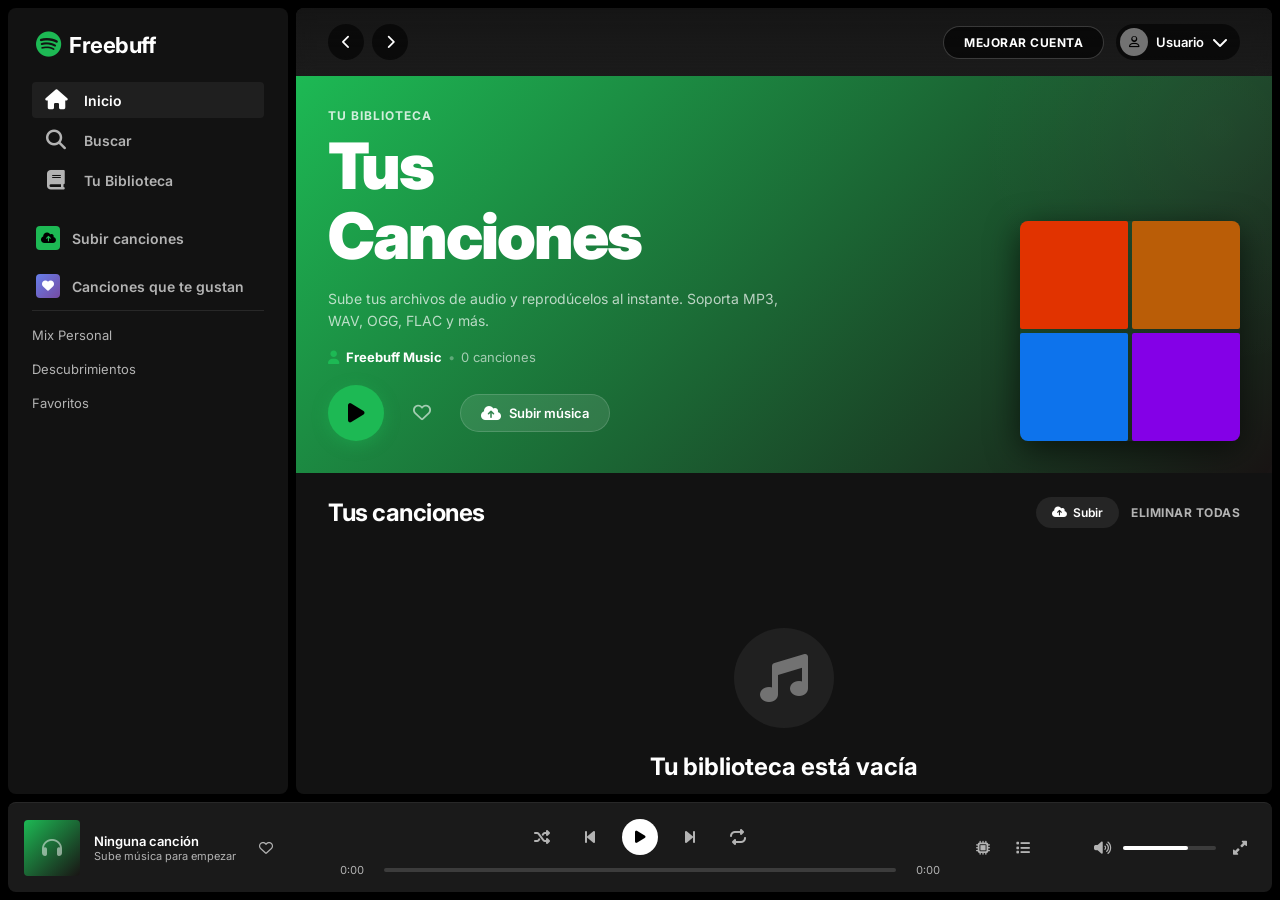
==== index.html @ 4247cd55 "Initial commit: Spotify-like music player with local audio upload, IndexedDB persistence, and custom" ====
<!DOCTYPE html>
<html lang="es">
<head>
  <meta charset="UTF-8" />
  <meta name="viewport" content="width=device-width, initial-scale=1.0" />
  <title>Freebuff Music</title>
  <link rel="stylesheet" href="styles.css" />
  <link rel="icon" href="data:image/svg+xml,<svg xmlns='http://www.w3.org/2000/svg' viewBox='0 0 32 32'><circle cx='16' cy='16' r='14' fill='%231DB954'/></svg>" />
  <link href="https://fonts.googleapis.com/css2?family=Inter:wght@300;400;500;600;700;800;900&display=swap" rel="stylesheet" />
  <link rel="stylesheet" href="https://cdnjs.cloudflare.com/ajax/libs/font-awesome/6.5.0/css/all.min.css" />
</head>
<body>
  <div class="app-container">
    <!-- ============ SIDEBAR ============ -->
    <aside class="sidebar">
      <div class="sidebar-top">
        <div class="logo">
          <i class="fa-brands fa-spotify logo-icon"></i>
          <span class="logo-text">Freebuff</span>
        </div>
        <nav class="main-nav">
          <a href="#" class="nav-item active">
            <i class="fa-solid fa-house"></i>
            <span>Inicio</span>
          </a>
          <a href="#" class="nav-item">
            <i class="fa-solid fa-magnifying-glass"></i>
            <span>Buscar</span>
          </a>
          <a href="#" class="nav-item">
            <i class="fa-solid fa-book"></i>
            <span>Tu Biblioteca</span>
          </a>
        </nav>
        <div class="playlist-actions">
          <button class="upload-btn" id="uploadBtn">
            <i class="fa-solid fa-cloud-arrow-up"></i>
            Subir canciones
          </button>
          <button class="liked-songs-btn">
            <i class="fa-solid fa-heart"></i>
            Canciones que te gustan
          </button>
        </div>
      </div>
      <div class="sidebar-divider"></div>
      <div class="sidebar-playlists" id="sidebarPlaylists">
        <a href="#" class="playlist-link">Mix Personal</a>
        <a href="#" class="playlist-link">Descubrimientos</a>
        <a href="#" class="playlist-link">Favoritos</a>
      </div>
    </aside>

    <!-- ============ MAIN CONTENT ============ -->
    <main class="main-content">
      <!-- Top Bar -->
      <header class="top-bar">
        <div class="nav-buttons">
          <button class="nav-btn" id="prevBtn">
            <i class="fa-solid fa-chevron-left"></i>
          </button>
          <button class="nav-btn" id="nextBtn">
            <i class="fa-solid fa-chevron-right"></i>
          </button>
        </div>
        <div class="user-area">
          <button class="upgrade-btn">Mejorar cuenta</button>
          <div class="user-profile" id="userProfile">
            <div class="user-avatar">
              <i class="fa-regular fa-user"></i>
            </div>
            <span class="user-name">Usuario</span>
            <i class="fa-solid fa-chevron-down"></i>
          </div>
        </div>
      </header>

      <!-- Hero Banner (dynamic) -->
      <section class="hero-banner" id="heroBanner">
        <div class="hero-content">
          <div class="hero-text">
            <span class="hero-label">TU BIBLIOTECA</span>
            <h1 class="hero-title" id="heroTitle">Tus<br/>Canciones</h1>
            <p class="hero-desc" id="heroDesc">Sube tus archivos de audio y reprodúcelos al instante. Soporta MP3, WAV, OGG, FLAC y más.</p>
            <div class="hero-meta" id="heroMeta">
              <span class="hero-user">
                <i class="fa-solid fa-user"></i> Freebuff Music
              </span>
              <span class="hero-sep">•</span>
              <span id="heroSongCount">0 canciones</span>
            </div>
            <div class="hero-actions">
              <button class="play-btn-primary" id="heroPlayBtn" aria-label="Reproducir">
                <i class="fa-solid fa-play"></i>
              </button>
              <button class="fav-btn" aria-label="Favorito">
                <i class="fa-regular fa-heart"></i>
              </button>
              <button class="upload-hero-btn" id="uploadHeroBtn" aria-label="Subir canciones">
                <i class="fa-solid fa-cloud-arrow-up"></i>
                <span>Subir música</span>
              </button>
            </div>
          </div>
          <div class="hero-art">
            <div class="hero-cover" id="heroCover">
              <div class="cover-shape cover-1"></div>
              <div class="cover-shape cover-2"></div>
              <div class="cover-shape cover-3"></div>
              <div class="cover-shape cover-4"></div>
            </div>
          </div>
        </div>
      </section>

      <!-- Upload Drop Zone -->
      <div class="drop-zone" id="dropZone">
        <div class="drop-zone-content">
          <i class="fa-solid fa-cloud-arrow-up drop-zone-icon"></i>
          <h3 class="drop-zone-title">Suelta tus archivos aquí</h3>
          <p class="drop-zone-desc">MP3, WAV, OGG, FLAC, AAC, M4A</p>
        </div>
      </div>

      <!-- Your Songs Section -->
      <section class="section" id="librarySection">
        <div class="section-header">
          <h2 class="section-title">Tus canciones</h2>
          <div class="section-actions">
            <button class="upload-action-btn" id="uploadActionBtn">
              <i class="fa-solid fa-cloud-arrow-up"></i>
              Subir
            </button>
            <a href="#" class="show-all" id="clearAllBtn">Eliminar todas</a>
          </div>
        </div>
        
        <!-- Empty State (visible when no songs) -->
        <div class="empty-state" id="emptyState">
          <div class="empty-state-icon">
            <i class="fa-solid fa-music"></i>
          </div>
          <h3 class="empty-state-title">Tu biblioteca está vacía</h3>
          <p class="empty-state-desc">Sube tus archivos de audio para empezar a escuchar música. Arrastra y suelta archivos aquí o haz clic en el botón de subir.</p>
          <button class="empty-state-btn" id="emptyStateBtn">
            <i class="fa-solid fa-cloud-arrow-up"></i>
            Subir canciones
          </button>
        </div>
        
        <!-- Song Grid (populated by JS) -->
        <div class="songs-grid" id="songsGrid"></div>
      </section>

      <!-- Footer -->
      <div class="content-footer">
        <div class="footer-links">
          <div class="footer-col">
            <h4>Compañía</h4>
            <a href="#">Acerca de</a>
            <a href="#">Empleo</a>
            <a href="#">For the Record</a>
          </div>
          <div class="footer-col">
            <h4>Comunidades</h4>
            <a href="#">Para artistas</a>
            <a href="#">Desarrolladores</a>
            <a href="#">Publicidad</a>
            <a href="#">Inversores</a>
          </div>
          <div class="footer-col">
            <h4>Enlaces útiles</h4>
            <a href="#">Ayuda</a>
            <a href="#">App gratis</a>
          </div>
          <div class="footer-col footer-social">
            <a href="#" class="social-link"><i class="fa-brands fa-instagram"></i></a>
            <a href="#" class="social-link"><i class="fa-brands fa-twitter"></i></a>
            <a href="#" class="social-link"><i class="fa-brands fa-tiktok"></i></a>
          </div>
        </div>
        <div class="footer-divider"></div>
        <p class="footer-legal">© 2024 Freebuff Music AB</p>
      </div>
    </main>

    <!-- ============ PLAYER BAR ============ -->
    <footer class="player-bar">
      <div class="player-left">
        <div class="now-playing-cover" id="nowPlayingCover" style="background: linear-gradient(135deg, #1DB954, #191414)">
          <i class="fa-solid fa-headphones"></i>
        </div>
        <div class="now-playing-info">
          <p class="now-playing-title" id="nowPlayingTitle">Ninguna canción</p>
          <p class="now-playing-artist" id="nowPlayingArtist">Sube música para empezar</p>
        </div>
        <button class="player-action-btn like-btn">
          <i class="fa-regular fa-heart"></i>
        </button>
      </div>
      <div class="player-center">
        <div class="player-controls">
          <button class="control-btn" id="shuffleBtn"><i class="fa-solid fa-shuffle"></i></button>
          <button class="control-btn" id="prevBtnPlayer"><i class="fa-solid fa-backward-step"></i></button>
          <button class="control-btn play-control" id="mainPlayBtn">
            <i class="fa-solid fa-play"></i>
          </button>
          <button class="control-btn" id="nextBtnPlayer"><i class="fa-solid fa-forward-step"></i></button>
          <button class="control-btn" id="repeatBtn"><i class="fa-solid fa-repeat"></i></button>
        </div>
        <div class="progress-bar-container">
          <span class="progress-time" id="currentTime">0:00</span>
          <div class="progress-bar" id="progressBar">
            <div class="progress-fill" id="progressFill" style="width: 0%"></div>
            <div class="progress-thumb" id="progressThumb"></div>
          </div>
          <span class="progress-time" id="totalTime">0:00</span>
        </div>
      </div>
      <div class="player-right">
        <button class="player-action-btn"><i class="fa-solid fa-microchip"></i></button>
        <button class="player-action-btn"><i class="fa-solid fa-list"></i></button>
        <button class="player-action-btn"><i class="fa-solid fa-computer-speaker"></i></button>
        <div class="volume-container">
          <button class="player-action-btn" id="muteBtn">
            <i class="fa-solid fa-volume-high"></i>
          </button>
          <div class="volume-bar" id="volumeBar">
            <div class="volume-fill" id="volumeFill" style="width: 70%"></div>
            <div class="volume-thumb" id="volumeThumb"></div>
          </div>
        </div>
        <button class="player-action-btn fullscreen-btn"><i class="fa-solid fa-up-right-and-down-left-from-center"></i></button>
      </div>
    </footer>
  </div>

  <!-- Hidden file inputs -->
  <input type="file" id="fileInput" multiple accept="audio/*" style="display:none" />
  <input type="file" id="coverInput" accept="image/*" style="display:none" />

  <script src="app.js"></script>
</body>
</html>
---- styles.css ----
/* ===== RESET & BASE ===== */
*, *::before, *::after {
  margin: 0;
  padding: 0;
  box-sizing: border-box;
}

:root {
  --bg-primary: #000000;
  --bg-secondary: #121212;
  --bg-card: #181818;
  --bg-card-hover: #282828;
  --bg-elevated: #1a1a1a;
  --bg-highlight: #1f1f1f;
  --text-primary: #ffffff;
  --text-secondary: #b3b3b3;
  --text-tertiary: #727272;
  --accent: #1DB954;
  --accent-hover: #1ed760;
  --accent-dark: #169c46;
  --border-color: #282828;
  --player-height: 90px;
  --sidebar-width: 280px;
  --shadow-card: 0 4px 24px rgba(0, 0, 0, 0.5);
  --shadow-elevated: 0 8px 32px rgba(0, 0, 0, 0.6);
  --radius-sm: 4px;
  --radius-md: 8px;
  --radius-lg: 12px;
  --radius-xl: 16px;
  --radius-full: 9999px;
  --transition: all 0.2s cubic-bezier(0.4, 0, 0.2, 1);
  --transition-slow: all 0.3s cubic-bezier(0.4, 0, 0.2, 1);
}

html, body {
  height: 100%;
  overflow: hidden;
  font-family: 'Inter', -apple-system, BlinkMacSystemFont, 'Segoe UI', Roboto, sans-serif;
  background: var(--bg-primary);
  color: var(--text-primary);
  -webkit-font-smoothing: antialiased;
  -moz-osx-font-smoothing: grayscale;
}

a {
  text-decoration: none;
  color: inherit;
}

button {
  border: none;
  background: none;
  cursor: pointer;
  color: inherit;
  font-family: inherit;
}

/* ===== APP LAYOUT ===== */
.app-container {
  display: grid;
  grid-template-columns: var(--sidebar-width) 1fr;
  grid-template-rows: 1fr var(--player-height);
  height: 100vh;
  overflow: hidden;
  gap: 8px;
  padding: 8px;
  background: var(--bg-primary);
}

/* ===== SIDEBAR ===== */
.sidebar {
  grid-row: 1 / 2;
  background: var(--bg-secondary);
  border-radius: var(--radius-md);
  display: flex;
  flex-direction: column;
  overflow: hidden;
  padding: 24px 0 0;
}

.sidebar-top {
  padding: 0 24px;
  flex-shrink: 0;
}

.logo {
  display: flex;
  align-items: center;
  gap: 8px;
  margin-bottom: 24px;
  padding: 0 4px;
}

.logo-icon {
  font-size: 26px;
  color: var(--accent);
}

.logo-text {
  font-size: 22px;
  font-weight: 700;
  letter-spacing: -0.5px;
}

.main-nav {
  display: flex;
  flex-direction: column;
  gap: 4px;
  margin-bottom: 24px;
}

.nav-item {
  display: flex;
  align-items: center;
  gap: 16px;
  padding: 8px 12px;
  border-radius: var(--radius-sm);
  font-size: 14px;
  font-weight: 600;
  color: var(--text-secondary);
  transition: var(--transition);
}

.nav-item i {
  font-size: 20px;
  width: 24px;
  text-align: center;
}

.nav-item:hover {
  color: var(--text-primary);
}

.nav-item.active {
  color: var(--text-primary);
  background: var(--bg-highlight);
}

.playlist-actions {
  display: flex;
  flex-direction: column;
  gap: 16px;
}

.liked-songs-btn {
  display: flex;
  align-items: center;
  gap: 12px;
  padding: 4px;
  font-size: 14px;
  font-weight: 600;
  color: var(--text-secondary);
  transition: var(--transition);
}

.liked-songs-btn:hover {
  color: var(--text-primary);
}

.liked-songs-btn i {
  width: 24px;
  height: 24px;
  background: linear-gradient(135deg, #667eea, #764ba2);
  border-radius: var(--radius-sm);
  display: flex;
  align-items: center;
  justify-content: center;
  font-size: 12px;
  color: #fff;
}

.sidebar-divider {
  height: 1px;
  background: var(--border-color);
  margin: 8px 24px;
  flex-shrink: 0;
}

.sidebar-playlists {
  flex: 1;
  overflow-y: auto;
  padding: 0 24px 16px;
  display: flex;
  flex-direction: column;
  gap: 2px;
}

.sidebar-playlists::-webkit-scrollbar {
  width: 6px;
}

.sidebar-playlists::-webkit-scrollbar-track {
  background: transparent;
}

.sidebar-playlists::-webkit-scrollbar-thumb {
  background: rgba(255, 255, 255, 0.1);
  border-radius: 3px;
}

.sidebar-playlists::-webkit-scrollbar-thumb:hover {
  background: rgba(255, 255, 255, 0.2);
}

.playlist-link {
  font-size: 13px;
  color: var(--text-secondary);
  padding: 8px 0;
  transition: var(--transition);
  white-space: nowrap;
  overflow: hidden;
  text-overflow: ellipsis;
}

.playlist-link:hover {
  color: var(--text-primary);
}

/* ===== MAIN CONTENT ===== */
.main-content {
  grid-row: 1 / 2;
  background: linear-gradient(180deg, #1e1e1e 0%, var(--bg-secondary) 300px);
  border-radius: var(--radius-md);
  overflow-y: auto;
  overflow-x: hidden;
  position: relative;
}

.main-content::-webkit-scrollbar {
  width: 10px;
}

.main-content::-webkit-scrollbar-track {
  background: transparent;
}

.main-content::-webkit-scrollbar-thumb {
  background: rgba(255, 255, 255, 0.15);
  border-radius: 5px;
}

.main-content::-webkit-scrollbar-thumb:hover {
  background: rgba(255, 255, 255, 0.25);
}

/* ===== TOP BAR ===== */
.top-bar {
  display: flex;
  align-items: center;
  justify-content: space-between;
  padding: 16px 32px;
  position: sticky;
  top: 0;
  z-index: 10;
  background: linear-gradient(180deg, rgba(18, 18, 18, 0.75) 0%, transparent 100%);
  backdrop-filter: blur(8px);
}

.nav-buttons {
  display: flex;
  gap: 8px;
}

.nav-btn {
  width: 36px;
  height: 36px;
  border-radius: 50%;
  background: rgba(0, 0, 0, 0.6);
  display: flex;
  align-items: center;
  justify-content: center;
  font-size: 14px;
  color: var(--text-primary);
  transition: var(--transition);
}

.nav-btn:hover {
  transform: scale(1.04);
  background: rgba(0, 0, 0, 0.8);
}

.user-area {
  display: flex;
  align-items: center;
  gap: 12px;
}

.upgrade-btn {
  padding: 8px 20px;
  border-radius: var(--radius-full);
  background: rgba(0, 0, 0, 0.6);
  border: 1px solid rgba(255, 255, 255, 0.2);
  color: var(--text-primary);
  font-size: 12px;
  font-weight: 700;
  letter-spacing: 0.5px;
  text-transform: uppercase;
  transition: var(--transition);
}

.upgrade-btn:hover {
  border-color: var(--text-primary);
  transform: scale(1.02);
}

.user-profile {
  display: flex;
  align-items: center;
  gap: 8px;
  padding: 4px 12px 4px 4px;
  background: rgba(0, 0, 0, 0.6);
  border-radius: var(--radius-full);
  cursor: pointer;
  transition: var(--transition);
}

.user-profile:hover {
  background: var(--bg-highlight);
}

.user-avatar {
  width: 28px;
  height: 28px;
  border-radius: 50%;
  background: var(--text-tertiary);
  display: flex;
  align-items: center;
  justify-content: center;
  font-size: 12px;
  color: var(--bg-primary);
}

.user-name {
  font-size: 13px;
  font-weight: 600;
}

/* ===== HERO BANNER ===== */
.hero-banner {
  padding: 32px;
  background: linear-gradient(135deg, #1DB954 0%, #191414 100%);
  border-radius: 0;
  margin-bottom: 24px;
  position: relative;
  overflow: hidden;
}

.hero-banner::before {
  content: '';
  position: absolute;
  top: -50%;
  right: -20%;
  width: 500px;
  height: 500px;
  background: radial-gradient(circle, rgba(255,255,255,0.03) 0%, transparent 70%);
  border-radius: 50%;
}

.hero-content {
  display: flex;
  align-items: flex-end;
  gap: 32px;
  position: relative;
  z-index: 1;
}

.hero-text {
  flex: 1;
}

.hero-label {
  font-size: 12px;
  font-weight: 700;
  letter-spacing: 1px;
  color: rgba(255, 255, 255, 0.8);
  margin-bottom: 8px;
  display: block;
}

.hero-title {
  font-size: 4rem;
  font-weight: 900;
  line-height: 1.1;
  margin-bottom: 16px;
  letter-spacing: -2px;
}

.hero-desc {
  color: rgba(255, 255, 255, 0.7);
  font-size: 14px;
  line-height: 1.6;
  max-width: 480px;
  margin-bottom: 16px;
}

.hero-meta {
  display: flex;
  align-items: center;
  gap: 6px;
  font-size: 13px;
  color: rgba(255, 255, 255, 0.6);
  margin-bottom: 20px;
}

.hero-user {
  font-weight: 700;
  color: var(--text-primary);
}

.hero-user i {
  color: var(--accent);
  margin-right: 4px;
}

.hero-sep {
  color: rgba(255, 255, 255, 0.3);
}

.hero-actions {
  display: flex;
  align-items: center;
  gap: 20px;
}

.play-btn-primary {
  width: 56px;
  height: 56px;
  border-radius: 50%;
  background: var(--accent);
  color: var(--bg-primary);
  display: flex;
  align-items: center;
  justify-content: center;
  font-size: 22px;
  transition: var(--transition);
  box-shadow: 0 4px 16px rgba(29, 185, 84, 0.4);
}

.play-btn-primary:hover {
  background: var(--accent-hover);
  transform: scale(1.06);
  box-shadow: 0 6px 24px rgba(29, 185, 84, 0.5);
}

.fav-btn,
.more-btn {
  width: 36px;
  height: 36px;
  border-radius: 50%;
  display: flex;
  align-items: center;
  justify-content: center;
  font-size: 18px;
  color: rgba(255, 255, 255, 0.6);
  transition: var(--transition);
}

.fav-btn:hover,
.more-btn:hover {
  color: var(--text-primary);
  transform: scale(1.06);
}

.hero-art {
  flex-shrink: 0;
}

.hero-cover {
  width: 220px;
  height: 220px;
  display: grid;
  grid-template-columns: 1fr 1fr;
  grid-template-rows: 1fr 1fr;
  gap: 4px;
  border-radius: var(--radius-md);
  overflow: hidden;
  box-shadow: var(--shadow-elevated);
}

.cover-shape {
  border-radius: 2px;
}

.cover-1 { background: #E13300; }
.cover-2 { background: #BA5D07; }
.cover-3 { background: #0D73EC; }
.cover-4 { background: #8400E7; }

/* ===== SECTIONS ===== */
.section {
  padding: 0 32px;
  margin-bottom: 40px;
}

.section-header {
  display: flex;
  align-items: center;
  justify-content: space-between;
  margin-bottom: 20px;
}

.section-title {
  font-size: 24px;
  font-weight: 700;
  letter-spacing: -0.5px;
}

.show-all {
  font-size: 12px;
  font-weight: 700;
  color: var(--text-secondary);
  text-transform: uppercase;
  letter-spacing: 0.5px;
  transition: var(--transition);
}

.show-all:hover {
  color: var(--text-primary);
}

/* ===== FOOTER CONTENT ===== */
.content-footer {
  padding: 40px 32px 80px;
  background: transparent;
}

.footer-links {
  display: grid;
  grid-template-columns: 3fr 3fr 2fr 4fr;
  gap: 24px;
  margin-bottom: 40px;
}

.footer-col h4 {
  font-size: 14px;
  font-weight: 700;
  margin-bottom: 16px;
  color: var(--text-primary);
}

.footer-col a {
  display: block;
  font-size: 14px;
  color: var(--text-secondary);
  margin-bottom: 12px;
  transition: var(--transition);
}

.footer-col a:hover {
  color: var(--text-primary);
}

.footer-social {
  display: flex;
  gap: 16px;
  justify-content: flex-end;
}

.social-link {
  width: 40px;
  height: 40px;
  border-radius: 50%;
  background: var(--bg-highlight);
  display: flex !important;
  align-items: center;
  justify-content: center;
  font-size: 18px;
  color: var(--text-primary) !important;
  transition: var(--transition);
  margin-bottom: 0 !important;
}

.social-link:hover {
  background: var(--bg-card-hover);
  transform: scale(1.06);
}

.footer-divider {
  height: 1px;
  background: var(--border-color);
  margin-bottom: 16px;
}

.footer-legal {
  font-size: 13px;
  color: var(--text-tertiary);
}

/* ===== PLAYER BAR ===== */
.player-bar {
  grid-column: 1 / -1;
  grid-row: 2 / 3;
  background: var(--bg-elevated);
  border-radius: var(--radius-md);
  display: flex;
  align-items: center;
  justify-content: space-between;
  padding: 0 16px;
  gap: 16px;
  border-top: 1px solid var(--border-color);
  z-index: 20;
}

/* Player Left */
.player-left {
  display: flex;
  align-items: center;
  gap: 14px;
  min-width: 200px;
  max-width: 300px;
  flex: 1;
}

.now-playing-cover {
  width: 56px;
  height: 56px;
  border-radius: var(--radius-sm);
  display: flex;
  align-items: center;
  justify-content: center;
  font-size: 20px;
  color: rgba(255, 255, 255, 0.5);
  flex-shrink: 0;
}

.now-playing-info {
  min-width: 0;
}

.now-playing-title {
  font-size: 13px;
  font-weight: 600;
  white-space: nowrap;
  overflow: hidden;
  text-overflow: ellipsis;
}

.now-playing-artist {
  font-size: 11px;
  color: var(--text-secondary);
  white-space: nowrap;
  overflow: hidden;
  text-overflow: ellipsis;
}

.like-btn {
  color: var(--text-secondary);
  font-size: 16px;
  transition: var(--transition);
}

.like-btn:hover {
  color: var(--text-primary);
}

.like-btn.liked {
  color: var(--accent);
}

/* Player Center */
.player-center {
  display: flex;
  flex-direction: column;
  align-items: center;
  gap: 8px;
  flex: 2;
  max-width: 600px;
}

.player-controls {
  display: flex;
  align-items: center;
  gap: 16px;
}

.control-btn {
  font-size: 16px;
  color: var(--text-secondary);
  transition: var(--transition);
  width: 32px;
  height: 32px;
  display: flex;
  align-items: center;
  justify-content: center;
  border-radius: 50%;
}

.control-btn:hover {
  color: var(--text-primary);
}

.play-control {
  width: 36px;
  height: 36px;
  background: var(--text-primary);
  color: var(--bg-primary) !important;
  font-size: 14px;
}

.play-control:hover {
  transform: scale(1.06);
  color: var(--bg-primary) !important;
  background: var(--text-primary);
}

.progress-bar-container {
  display: flex;
  align-items: center;
  gap: 8px;
  width: 100%;
}

.progress-time {
  font-size: 11px;
  color: var(--text-secondary);
  font-variant-numeric: tabular-nums;
  min-width: 36px;
}

.progress-time:last-child {
  text-align: right;
}

.progress-bar,
.volume-bar {
  flex: 1;
  height: 4px;
  background: rgba(255, 255, 255, 0.15);
  border-radius: 2px;
  cursor: pointer;
  position: relative;
  transition: height 0.1s;
}

.progress-bar:hover,
.volume-bar:hover {
  height: 6px;
}

.progress-fill,
.volume-fill {
  height: 100%;
  background: var(--text-primary);
  border-radius: 2px;
  position: relative;
  transition: background 0.2s;
}

.progress-bar:hover .progress-fill,
.volume-bar:hover .volume-fill {
  background: var(--accent);
}

.progress-thumb,
.volume-thumb {
  position: absolute;
  right: -6px;
  top: 50%;
  transform: translateY(-50%);
  width: 12px;
  height: 12px;
  border-radius: 50%;
  background: var(--text-primary);
  opacity: 0;
  transition: opacity 0.15s;
  box-shadow: 0 2px 6px rgba(0, 0, 0, 0.4);
}

.progress-bar:hover .progress-thumb,
.volume-bar:hover .volume-thumb {
  opacity: 1;
}

/* Player Right */
.player-right {
  display: flex;
  align-items: center;
  gap: 8px;
  min-width: 200px;
  justify-content: flex-end;
  flex: 1;
}

.player-action-btn {
  width: 32px;
  height: 32px;
  display: flex;
  align-items: center;
  justify-content: center;
  font-size: 14px;
  color: var(--text-secondary);
  transition: var(--transition);
  border-radius: 50%;
}

.player-action-btn:hover {
  color: var(--text-primary);
}

.volume-container {
  display: flex;
  align-items: center;
  gap: 4px;
}

.volume-bar {
  width: 93px;
  flex: none;
}

/* ===== ANIMATIONS ===== */
@keyframes fadeInUp {
  from {
    opacity: 0;
    transform: translateY(20px);
  }
  to {
    opacity: 1;
    transform: translateY(0);
  }
}

.hero-banner {
  animation: fadeInUp 0.6s ease-out;
}

.section {
  animation: fadeInUp 0.6s ease-out;
  animation-fill-mode: both;
}

.section:nth-child(3) { animation-delay: 0.1s; }
.section:nth-child(4) { animation-delay: 0.2s; }
.section:nth-child(5) { animation-delay: 0.3s; }

/* ===== SCROLLBAR GLOBAL ===== */
::-webkit-scrollbar {
  width: 10px;
}

::-webkit-scrollbar-track {
  background: transparent;
}

::-webkit-scrollbar-thumb {
  background: rgba(255, 255, 255, 0.1);
  border-radius: 5px;
}

::-webkit-scrollbar-thumb:hover {
  background: rgba(255, 255, 255, 0.2);
}

/* ===== RESPONSIVE ===== */
@media (max-width: 1200px) {
  .hero-title {
    font-size: 3rem;
  }

  .hero-cover {
    width: 180px;
    height: 180px;
  }
}

@media (max-width: 992px) {
  :root {
    --sidebar-width: 72px;
  }

  .logo-text,
  .nav-item span,
  .playlist-actions,
  .sidebar-divider,
  .sidebar-playlists {
    display: none;
  }

  .sidebar {
    padding: 16px 0;
  }

  .sidebar-top {
    padding: 0 12px;
  }

  .logo {
    justify-content: center;
    margin-bottom: 32px;
  }

  .logo-icon {
    font-size: 28px;
  }

  .nav-item {
    justify-content: center;
    padding: 12px;
  }

  .nav-item i {
    margin: 0;
  }

  .hero-title {
    font-size: 2.5rem;
  }

  .songs-grid {
    grid-template-columns: repeat(3, 1fr);
  }
}

@media (max-width: 768px) {
  .app-container {
    grid-template-columns: 1fr;
    grid-template-rows: auto 1fr var(--player-height);
    gap: 0;
    padding: 0;
  }

  .sidebar {
    display: none;
  }

  .hero-banner {
    padding: 24px;
  }

  .hero-content {
    flex-direction: column;
    align-items: flex-start;
  }

  .hero-art {
    display: none;
  }

  .hero-title {
    font-size: 2rem;
  }

  .section {
    padding: 0 16px;
  }

  .player-bar {
    border-radius: 0;
    padding: 0 8px;
    gap: 8px;
  }

  .player-left {
    min-width: auto;
  }

  .player-right {
    display: none;
  }

  .footer-links {
    grid-template-columns: 1fr 1fr;
  }

  .top-bar {
    padding: 12px 16px;
  }

  .user-name {
    display: none;
  }
}

@media (max-width: 480px) {
  .player-center {
    max-width: 200px;
  }

  .footer-links {
    grid-template-columns: 1fr;
  }
}

/* ===== UTILITY ===== */
.song-card-img-wrapper {
  transition: transform 0.2s;
}

.song-card:active .song-card-img-wrapper {
  transform: scale(0.98);
}

/* ===== UPLOAD BUTTON (SIDEBAR) ===== */
.upload-btn {
  display: flex;
  align-items: center;
  gap: 12px;
  padding: 4px;
  font-size: 14px;
  font-weight: 600;
  color: var(--text-secondary);
  transition: var(--transition);
}

.upload-btn:hover {
  color: var(--text-primary);
}

.upload-btn i {
  width: 24px;
  height: 24px;
  background: var(--accent);
  color: var(--bg-primary);
  border-radius: var(--radius-sm);
  display: flex;
  align-items: center;
  justify-content: center;
  font-size: 12px;
  transition: var(--transition);
}

.upload-btn:hover i {
  background: var(--accent-hover);
}

/* ===== UPLOAD HERO BUTTON ===== */
.upload-hero-btn {
  display: flex;
  align-items: center;
  gap: 8px;
  padding: 10px 20px;
  border-radius: var(--radius-full);
  background: rgba(255, 255, 255, 0.1);
  color: var(--text-primary);
  font-size: 13px;
  font-weight: 600;
  transition: var(--transition);
  border: 1px solid rgba(255, 255, 255, 0.15);
}

.upload-hero-btn:hover {
  background: rgba(255, 255, 255, 0.18);
  transform: scale(1.03);
}

.upload-hero-btn i {
  font-size: 16px;
}

/* ===== SECTION ACTIONS ===== */
.section-actions {
  display: flex;
  align-items: center;
  gap: 12px;
}

.upload-action-btn {
  display: flex;
  align-items: center;
  gap: 6px;
  padding: 8px 16px;
  border-radius: var(--radius-full);
  background: rgba(255, 255, 255, 0.08);
  color: var(--text-primary);
  font-size: 12px;
  font-weight: 600;
  transition: var(--transition);
}

.upload-action-btn:hover {
  background: rgba(255, 255, 255, 0.15);
}

/* ===== DROP ZONE ===== */
.drop-zone {
  position: fixed;
  top: 0;
  left: 0;
  right: 0;
  bottom: 0;
  background: rgba(0, 0, 0, 0.8);
  backdrop-filter: blur(12px);
  display: flex;
  align-items: center;
  justify-content: center;
  z-index: 1000;
  opacity: 0;
  pointer-events: none;
  transition: opacity 0.3s ease;
}

.drop-zone.active {
  opacity: 1;
  pointer-events: all;
}

.drop-zone-content {
  text-align: center;
  padding: 60px;
  border: 3px dashed rgba(255, 255, 255, 0.2);
  border-radius: var(--radius-xl);
  background: rgba(255, 255, 255, 0.03);
  transition: all 0.3s ease;
}

.drop-zone.active .drop-zone-content {
  border-color: var(--accent);
  background: rgba(29, 185, 84, 0.08);
  transform: scale(1.03);
}

.drop-zone-icon {
  font-size: 5rem;
  color: var(--accent);
  margin-bottom: 20px;
  animation: floatIcon 2s ease-in-out infinite;
}

@keyframes floatIcon {
  0%, 100% { transform: translateY(0); }
  50% { transform: translateY(-12px); }
}

.drop-zone-title {
  font-size: 28px;
  font-weight: 700;
  margin-bottom: 8px;
  color: var(--text-primary);
}

.drop-zone-desc {
  font-size: 16px;
  color: var(--text-secondary);
}

/* ===== EMPTY STATE ===== */
.empty-state {
  display: flex;
  flex-direction: column;
  align-items: center;
  justify-content: center;
  padding: 80px 20px;
  text-align: center;
}

.empty-state-icon {
  width: 100px;
  height: 100px;
  border-radius: 50%;
  background: rgba(255, 255, 255, 0.06);
  display: flex;
  align-items: center;
  justify-content: center;
  font-size: 3rem;
  color: var(--text-tertiary);
  margin-bottom: 24px;
}

.empty-state-title {
  font-size: 24px;
  font-weight: 700;
  margin-bottom: 12px;
}

.empty-state-desc {
  font-size: 15px;
  color: var(--text-secondary);
  max-width: 400px;
  line-height: 1.6;
  margin-bottom: 28px;
}

.empty-state-btn {
  display: flex;
  align-items: center;
  gap: 8px;
  padding: 14px 28px;
  border-radius: var(--radius-full);
  background: var(--accent);
  color: var(--bg-primary);
  font-size: 15px;
  font-weight: 700;
  transition: var(--transition);
}

.empty-state-btn:hover {
  background: var(--accent-hover);
  transform: scale(1.04);
}

/* ===== SONGS GRID ===== */
.songs-grid {
  display: grid;
  grid-template-columns: repeat(5, 1fr);
  gap: 20px;
}

.song-card {
  background: var(--bg-card);
  border-radius: var(--radius-md);
  padding: 16px;
  cursor: pointer;
  transition: var(--transition);
  position: relative;
}

.song-card:hover {
  background: var(--bg-card-hover);
}

.song-card-img-wrapper {
  position: relative;
  margin-bottom: 14px;
  overflow: hidden;
  border-radius: var(--radius-md);
  aspect-ratio: 1;
}

.song-card-img {
  width: 100%;
  height: 100%;
  display: flex;
  align-items: center;
  justify-content: center;
  border-radius: inherit;
}

.song-card-img-icon {
  font-size: 3rem;
  color: rgba(255, 255, 255, 0.4);
}

.song-card-cover {
  width: 100%;
  height: 100%;
  object-fit: cover;
  border-radius: inherit;
  display: block;
}

/* ===== SONG COVER CHANGE BUTTON ===== */
.song-cover-btn {
  position: absolute;
  bottom: 8px;
  left: 8px;
  width: 32px;
  height: 32px;
  border-radius: 50%;
  background: rgba(0, 0, 0, 0.7);
  color: rgba(255, 255, 255, 0.7);
  display: flex;
  align-items: center;
  justify-content: center;
  font-size: 14px;
  opacity: 0;
  transition: var(--transition);
  z-index: 3;
  backdrop-filter: blur(4px);
  border: 1px solid rgba(255, 255, 255, 0.1);
}

.song-card-img-wrapper:hover .song-cover-btn {
  opacity: 1;
}

.song-cover-btn:hover {
  background: rgba(29, 185, 84, 0.85);
  color: #fff;
  transform: scale(1.1);
}

.song-cover-btn::after {
  content: 'Portada';
  position: absolute;
  bottom: calc(100% + 6px);
  right: 50%;
  transform: translateX(50%);
  background: rgba(0, 0, 0, 0.85);
  color: #fff;
  padding: 4px 10px;
  border-radius: 4px;
  font-size: 11px;
  white-space: nowrap;
  opacity: 0;
  pointer-events: none;
  transition: opacity 0.15s;
  font-family: 'Inter', sans-serif;
  font-weight: 500;
}

.song-cover-btn:hover::after {
  opacity: 1;
}

.song-card-title {
  font-size: 14px;
  font-weight: 700;
  margin-bottom: 2px;
  white-space: nowrap;
  overflow: hidden;
  text-overflow: ellipsis;
}

.song-card-artist {
  font-size: 12px;
  color: var(--text-secondary);
  margin-bottom: 6px;
  white-space: nowrap;
  overflow: hidden;
  text-overflow: ellipsis;
}

.song-card-meta {
  display: flex;
  align-items: center;
  gap: 8px;
  font-size: 11px;
  color: var(--text-tertiary);
}

.song-duration {
  font-variant-numeric: tabular-nums;
}

.song-size {
  font-variant-numeric: tabular-nums;
}

/* ===== SONG REMOVE BUTTON ===== */
.song-remove-btn {
  position: absolute;
  top: 8px;
  right: 8px;
  width: 28px;
  height: 28px;
  border-radius: 50%;
  background: rgba(0, 0, 0, 0.5);
  color: rgba(255, 255, 255, 0.6);
  display: flex;
  align-items: center;
  justify-content: center;
  font-size: 14px;
  opacity: 0;
  transition: var(--transition);
  z-index: 2;
}

.song-card:hover .song-remove-btn {
  opacity: 1;
}

.song-remove-btn:hover {
  background: rgba(255, 60, 60, 0.8);
  color: #fff;
  transform: scale(1.1);
}

/* ===== TOAST ===== */
.toast {
  position: fixed;
  bottom: 110px;
  left: 50%;
  transform: translateX(-50%) translateY(20px);
  background: var(--bg-card-hover);
  color: var(--text-primary);
  padding: 12px 24px;
  border-radius: var(--radius-full);
  font-size: 14px;
  font-weight: 500;
  box-shadow: var(--shadow-elevated);
  opacity: 0;
  transition: all 0.3s ease;
  z-index: 2000;
  pointer-events: none;
  border: 1px solid var(--border-color);
  white-space: nowrap;
}

.toast.show {
  opacity: 1;
  transform: translateX(-50%) translateY(0);
}

/* ===== RESPONSIVE FOR SONGS GRID ===== */
@media (max-width: 1400px) {
  .songs-grid {
    grid-template-columns: repeat(4, 1fr);
  }
}

@media (max-width: 1200px) {
  .songs-grid {
    grid-template-columns: repeat(3, 1fr);
  }
}

@media (max-width: 992px) {
  .songs-grid {
    grid-template-columns: repeat(2, 1fr);
  }
}

@media (max-width: 480px) {
  .songs-grid {
    grid-template-columns: 1fr 1fr;
    gap: 12px;
  }
  
  .song-card {
    padding: 12px;
  }
  
  .song-card-title {
    font-size: 12px;
  }
}
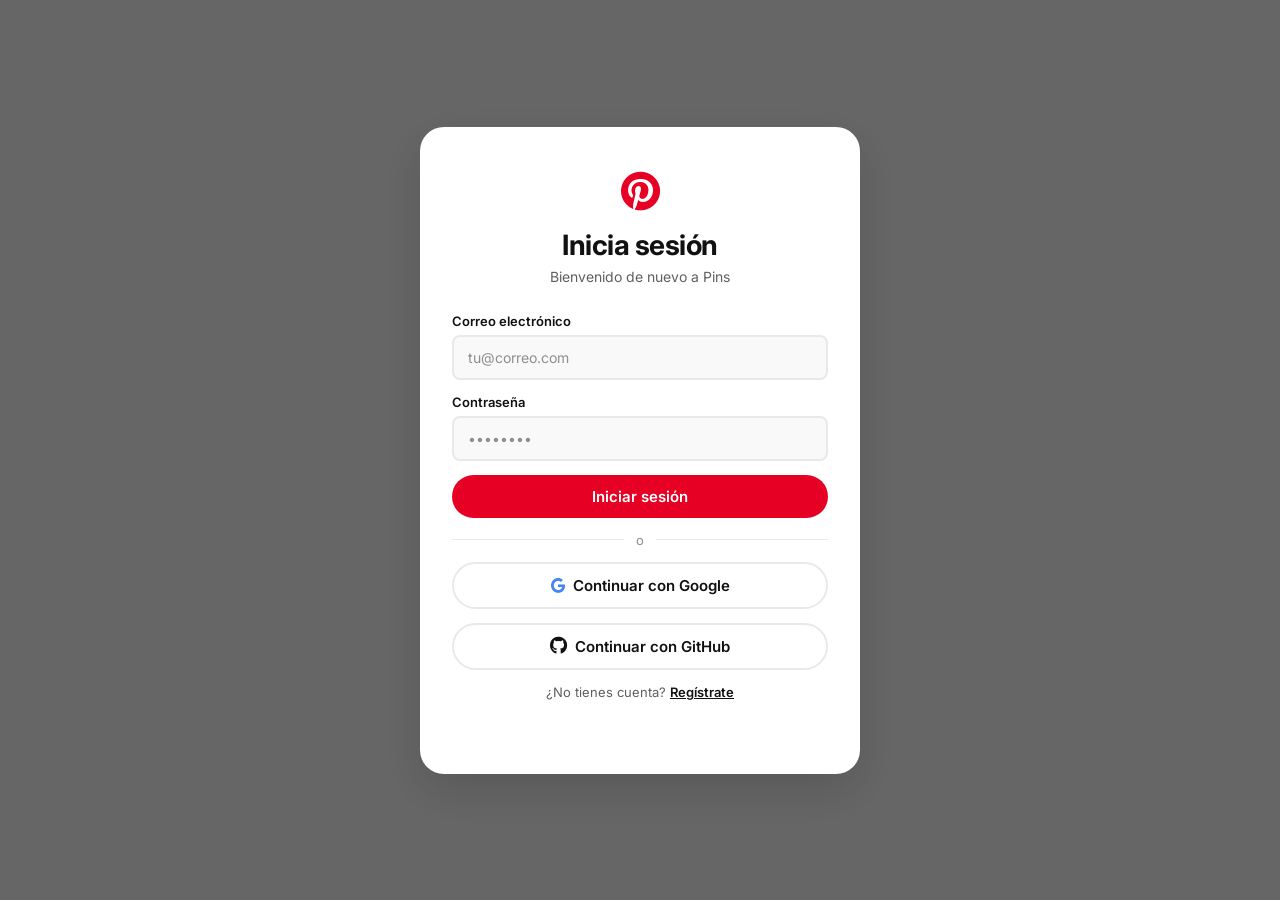
==== commit 5044bd2b: "feat: Pinterest clone completo con autenticación, subida de fotos, tableros y persistencia IndexedDB" ====
--- a/index.html
+++ b/index.html
@@ -3,241 +3,494 @@
 <head>
   <meta charset="UTF-8" />
   <meta name="viewport" content="width=device-width, initial-scale=1.0" />
-  <title>Freebuff Music</title>
+  <title>Pinterest Clone</title>
   <link rel="stylesheet" href="styles.css" />
-  <link rel="icon" href="data:image/svg+xml,<svg xmlns='http://www.w3.org/2000/svg' viewBox='0 0 32 32'><circle cx='16' cy='16' r='14' fill='%231DB954'/></svg>" />
+  <link rel="icon" href="data:image/svg+xml,<svg xmlns='http://www.w3.org/2000/svg' viewBox='0 0 32 32'><rect width='32' height='32' rx='8' fill='%23E60023'/></svg>" />
   <link href="https://fonts.googleapis.com/css2?family=Inter:wght@300;400;500;600;700;800;900&display=swap" rel="stylesheet" />
   <link rel="stylesheet" href="https://cdnjs.cloudflare.com/ajax/libs/font-awesome/6.5.0/css/all.min.css" />
 </head>
 <body>
-  <div class="app-container">
-    <!-- ============ SIDEBAR ============ -->
-    <aside class="sidebar">
-      <div class="sidebar-top">
-        <div class="logo">
-          <i class="fa-brands fa-spotify logo-icon"></i>
-          <span class="logo-text">Freebuff</span>
-        </div>
-        <nav class="main-nav">
-          <a href="#" class="nav-item active">
-            <i class="fa-solid fa-house"></i>
-            <span>Inicio</span>
+  <!-- ============ AUTH OVERLAY ============ -->
+  <div class="auth-overlay" id="authOverlay">
+    <div class="auth-modal" id="authModal">
+      <!-- Login Form -->
+      <div class="auth-form" id="loginForm">
+        <div class="auth-header">
+          <div class="auth-logo">
+            <i class="fa-brands fa-pinterest"></i>
+          </div>
+          <h1 class="auth-title">Inicia sesión</h1>
+          <p class="auth-subtitle">Bienvenido de nuevo a Pins</p>
+        </div>
+        <div class="auth-body">
+          <div class="form-group">
+            <label for="loginEmail">Correo electrónico</label>
+            <input type="email" id="loginEmail" placeholder="tu@correo.com" autocomplete="email" />
+          </div>
+          <div class="form-group">
+            <label for="loginPassword">Contraseña</label>
+            <input type="password" id="loginPassword" placeholder="••••••••" autocomplete="current-password" />
+          </div>
+          <button class="auth-btn auth-btn-primary" id="loginBtn">Iniciar sesión</button>
+          <div class="auth-divider"><span>o</span></div>
+          <button class="auth-btn auth-btn-google" id="loginGoogleBtn">
+            <i class="fa-brands fa-google"></i>
+            Continuar con Google
+          </button>
+          <button class="auth-btn auth-btn-github" id="loginGithubBtn">
+            <i class="fa-brands fa-github"></i>
+            Continuar con GitHub
+          </button>
+          <p class="auth-switch">
+            ¿No tienes cuenta? <a href="#" id="showSignup">Regístrate</a>
+          </p>
+          <p class="auth-error" id="loginError"></p>
+        </div>
+      </div>
+
+      <!-- Signup Form -->
+      <div class="auth-form hidden" id="signupForm">
+        <div class="auth-header">
+          <div class="auth-logo">
+            <i class="fa-brands fa-pinterest"></i>
+          </div>
+          <h1 class="auth-title">Regístrate</h1>
+          <p class="auth-subtitle">Únete a Pins y descubre ideas increíbles</p>
+        </div>
+        <div class="auth-body">
+          <div class="form-group">
+            <label for="signupName">Nombre de usuario</label>
+            <input type="text" id="signupName" placeholder="Tu nombre" autocomplete="name" />
+          </div>
+          <div class="form-group">
+            <label for="signupEmail">Correo electrónico</label>
+            <input type="email" id="signupEmail" placeholder="tu@correo.com" autocomplete="email" />
+          </div>
+          <div class="form-group">
+            <label for="signupPassword">Contraseña</label>
+            <input type="password" id="signupPassword" placeholder="•••••••• (mín. 6 caracteres)" autocomplete="new-password" />
+          </div>
+          <div class="form-group">
+            <label for="signupConfirm">Confirmar contraseña</label>
+            <input type="password" id="signupConfirm" placeholder="••••••••" autocomplete="new-password" />
+          </div>
+          <button class="auth-btn auth-btn-primary" id="signupBtn">Registrarse</button>
+          <div class="auth-divider"><span>o</span></div>
+          <button class="auth-btn auth-btn-google" id="signupGoogleBtn">
+            <i class="fa-brands fa-google"></i>
+            Continuar con Google
+          </button>
+          <button class="auth-btn auth-btn-github" id="signupGithubBtn">
+            <i class="fa-brands fa-github"></i>
+            Continuar con GitHub
+          </button>
+          <p class="auth-switch">
+            ¿Ya tienes cuenta? <a href="#" id="showLogin">Inicia sesión</a>
+          </p>
+          <p class="auth-error" id="signupError"></p>
+        </div>
+      </div>
+    </div>
+  </div>
+
+  <!-- ============ MAIN APP ============ -->
+  <div class="app hidden" id="app">
+    <!-- Top Nav Bar -->
+    <header class="topnav" id="topnav">
+      <div class="topnav-inner">
+        <div class="topnav-left">
+          <a href="#" class="topnav-logo" id="logoLink">
+            <i class="fa-brands fa-pinterest"></i>
+            <span>Pins</span>
           </a>
-          <a href="#" class="nav-item">
-            <i class="fa-solid fa-magnifying-glass"></i>
-            <span>Buscar</span>
-          </a>
-          <a href="#" class="nav-item">
-            <i class="fa-solid fa-book"></i>
-            <span>Tu Biblioteca</span>
-          </a>
-        </nav>
-        <div class="playlist-actions">
-          <button class="upload-btn" id="uploadBtn">
+          <nav class="topnav-nav">
+            <a href="#" class="topnav-link active" data-page="home"><i class="fa-solid fa-house"></i> Inicio</a>
+            <a href="#" class="topnav-link" data-page="explore"><i class="fa-solid fa-compass"></i> Explorar</a>
+            <a href="#" class="topnav-link" data-page="boards"><i class="fa-solid fa-clipboard-list"></i> Tableros</a>
+            <a href="#" class="topnav-link" data-page="create"><i class="fa-solid fa-plus"></i> Crear</a>
+          </nav>
+        </div>
+        <div class="topnav-search" id="searchBar">
+          <i class="fa-solid fa-magnifying-glass"></i>
+          <input type="text" placeholder="Busca ideas, fotos, usuarios..." id="searchInput" />
+        </div>
+        <div class="topnav-right">
+          <button class="topnav-icon-btn" id="notifBtn" title="Notificaciones">
+            <i class="fa-regular fa-bell"></i>
+          </button>
+          <button class="topnav-icon-btn" id="msgBtn" title="Mensajes">
+            <i class="fa-regular fa-comment-dots"></i>
+          </button>
+          <div class="topnav-profile" id="profileMenuBtn">
+            <div class="profile-avatar" id="navAvatar">
+              <i class="fa-regular fa-user"></i>
+            </div>
+            <span class="profile-name" id="navUserName">Usuario</span>
+            <i class="fa-solid fa-chevron-down profile-chevron"></i>
+            <!-- Dropdown -->
+            <div class="profile-dropdown" id="profileDropdown">
+              <div class="dropdown-header">
+                <div class="dropdown-avatar" id="dropdownAvatar">
+                  <i class="fa-regular fa-user"></i>
+                </div>
+                <div class="dropdown-info">
+                  <strong id="dropdownName">Usuario</strong>
+                  <span id="dropdownEmail">usuario@correo.com</span>
+                </div>
+              </div>
+              <div class="dropdown-divider"></div>
+              <a href="#" class="dropdown-item" data-action="profile"><i class="fa-regular fa-id-card"></i> Tu perfil</a>
+              <a href="#" class="dropdown-item" data-action="account"><i class="fa-regular fa-gear"></i> Configuración</a>
+              <a href="#" class="dropdown-item" data-action="saved"><i class="fa-regular fa-bookmark"></i> Guardados</a>
+              <div class="dropdown-divider"></div>
+              <a href="#" class="dropdown-item dropdown-danger" id="logoutBtn"><i class="fa-solid fa-arrow-right-from-bracket"></i> Cerrar sesión</a>
+            </div>
+          </div>
+        </div>
+      </div>
+    </header>
+
+    <!-- Main Content -->
+    <main class="main" id="mainContent">
+      <!-- Home Feed -->
+      <section class="page active-page" id="pageHome">
+        <div class="feed-header">
+          <h1 class="feed-title" id="feedTitle">Tus fotos</h1>
+          <p class="feed-subtitle" id="feedSubtitle">Todas las fotos que has subido</p>
+        </div>
+        
+        <!-- Stats Bar -->
+        <div class="stats-bar" id="statsBar">
+          <div class="stat-item">
+            <span class="stat-number" id="statPhotos">0</span>
+            <span class="stat-label">Fotos</span>
+          </div>
+          <div class="stat-item">
+            <span class="stat-number" id="statSaved">0</span>
+            <span class="stat-label">Guardados</span>
+          </div>
+          <div class="stat-item">
+            <span class="stat-number" id="statLikes">0</span>
+            <span class="stat-label">Me gusta</span>
+          </div>
+        </div>
+
+        <!-- Upload Area -->
+        <div class="upload-area" id="uploadArea">
+          <button class="upload-main-btn" id="uploadMainBtn">
             <i class="fa-solid fa-cloud-arrow-up"></i>
-            Subir canciones
-          </button>
-          <button class="liked-songs-btn">
-            <i class="fa-solid fa-heart"></i>
-            Canciones que te gustan
-          </button>
-        </div>
-      </div>
-      <div class="sidebar-divider"></div>
-      <div class="sidebar-playlists" id="sidebarPlaylists">
-        <a href="#" class="playlist-link">Mix Personal</a>
-        <a href="#" class="playlist-link">Descubrimientos</a>
-        <a href="#" class="playlist-link">Favoritos</a>
-      </div>
-    </aside>
-
-    <!-- ============ MAIN CONTENT ============ -->
-    <main class="main-content">
-      <!-- Top Bar -->
-      <header class="top-bar">
-        <div class="nav-buttons">
-          <button class="nav-btn" id="prevBtn">
-            <i class="fa-solid fa-chevron-left"></i>
-          </button>
-          <button class="nav-btn" id="nextBtn">
-            <i class="fa-solid fa-chevron-right"></i>
-          </button>
-        </div>
-        <div class="user-area">
-          <button class="upgrade-btn">Mejorar cuenta</button>
-          <div class="user-profile" id="userProfile">
-            <div class="user-avatar">
+            Subir foto
+          </button>
+          <p class="upload-hint">Arrastra tus imágenes aquí o haz clic para seleccionarlas</p>
+          <input type="file" id="fileInput" multiple accept="image/*" hidden />
+        </div>
+
+        <!-- Empty State -->
+        <div class="empty-feed" id="emptyFeed">
+          <div class="empty-feed-icon">
+            <i class="fa-regular fa-image"></i>
+          </div>
+          <h2>No hay fotos aún</h2>
+          <p>Sube tu primera foto para empezar a llenar tu tablero de inspiración.</p>
+          <button class="empty-upload-btn" id="emptyUploadBtn">
+            <i class="fa-solid fa-cloud-arrow-up"></i>
+            Subir tu primera foto
+          </button>
+        </div>
+
+        <!-- Masonry Grid -->
+        <div class="masonry-grid" id="masonryGrid"></div>
+      </section>
+
+      <!-- Explore Page -->
+      <section class="page" id="pageExplore">
+        <div class="feed-header">
+          <h1 class="feed-title">Explorar</h1>
+          <p class="feed-subtitle">Descubre fotos de todos los usuarios</p>
+        </div>
+
+        <!-- Category Filter Chips -->
+        <div class="explore-filter" id="exploreFilter">
+          <button class="explore-chip active" data-filter="all">Todos</button>
+          <button class="explore-chip" data-filter="recent">Recientes</button>
+          <button class="explore-chip" data-filter="popular">Populares</button>
+        </div>
+
+        <!-- Empty State -->
+        <div class="explore-empty" id="exploreEmpty">
+          <div class="empty-feed-icon">
+            <i class="fa-solid fa-compass"></i>
+          </div>
+          <h2>No hay fotos para explorar</h2>
+          <p>Sé el primero en compartir tus fotos con la comunidad. ¡Sube tu primera foto!</p>
+        </div>
+
+        <!-- Masonry Grid -->
+        <div class="masonry-grid" id="exploreGrid"></div>
+      </section>
+
+      <!-- Boards Page -->
+      <section class="page" id="pageBoards">
+        <div class="feed-header">
+          <h1 class="feed-title">Tus Tableros</h1>
+          <p class="feed-subtitle">Organiza tus fotos en colecciones</p>
+        </div>
+
+        <div class="boards-toolbar">
+          <button class="boards-create-btn" id="createBoardBtn">
+            <i class="fa-solid fa-plus"></i>
+            Crear tablero
+          </button>
+        </div>
+
+        <div class="boards-empty" id="boardsEmpty">
+          <div class="empty-feed-icon">
+            <i class="fa-solid fa-clipboard-list"></i>
+          </div>
+          <h2>No tienes tableros aún</h2>
+          <p>Crea tu primer tablero para empezar a organizar tus fotos favoritas.</p>
+          <button class="empty-upload-btn" id="boardsEmptyBtn">
+            <i class="fa-solid fa-plus"></i>
+            Crear tablero
+          </button>
+        </div>
+
+        <div class="boards-grid" id="boardsGrid"></div>
+      </section>
+
+      <!-- Board Detail Page -->
+      <section class="page" id="pageBoardDetail">
+        <div class="board-detail-header">
+          <button class="board-detail-back" id="boardDetailBack">
+            <i class="fa-solid fa-arrow-left"></i>
+            Volver a tableros
+          </button>
+          <div class="board-detail-info">
+            <div class="board-detail-color" id="boardDetailColor"></div>
+            <div class="board-detail-text">
+              <h1 class="board-detail-title" id="boardDetailTitle">Nombre del tablero</h1>
+              <p class="board-detail-meta" id="boardDetailMeta">0 fotos</p>
+              <p class="board-detail-desc" id="boardDetailDesc"></p>
+            </div>
+          </div>
+          <div class="board-detail-actions">
+            <button class="board-detail-action" id="boardDetailExport" style="margin-right:8px;">
+              <i class="fa-solid fa-file-export"></i> Exportar JSON
+            </button>
+            <button class="board-detail-action" id="boardDetailDelete">
+              <i class="fa-solid fa-trash-can"></i> Eliminar tablero
+            </button>
+          </div>
+        </div>
+
+        <div class="board-detail-empty" id="boardDetailEmpty">
+          <div class="empty-feed-icon">
+            <i class="fa-regular fa-image"></i>
+          </div>
+          <h2>Este tablero está vacío</h2>
+          <p>Guarda fotos en este tablero desde la vista de detalle de cada foto.</p>
+        </div>
+
+        <div class="masonry-grid" id="boardDetailGrid"></div>
+      </section>
+
+      <!-- Profile Page (shown via dropdown) -->
+      <section class="page" id="pageProfile">
+        <div class="profile-page-header">
+          <div class="profile-page-banner" id="profileBanner"></div>
+          <div class="profile-page-info">
+            <div class="profile-page-avatar" id="profilePageAvatar">
               <i class="fa-regular fa-user"></i>
             </div>
-            <span class="user-name">Usuario</span>
-            <i class="fa-solid fa-chevron-down"></i>
-          </div>
-        </div>
-      </header>
-
-      <!-- Hero Banner (dynamic) -->
-      <section class="hero-banner" id="heroBanner">
-        <div class="hero-content">
-          <div class="hero-text">
-            <span class="hero-label">TU BIBLIOTECA</span>
-            <h1 class="hero-title" id="heroTitle">Tus<br/>Canciones</h1>
-            <p class="hero-desc" id="heroDesc">Sube tus archivos de audio y reprodúcelos al instante. Soporta MP3, WAV, OGG, FLAC y más.</p>
-            <div class="hero-meta" id="heroMeta">
-              <span class="hero-user">
-                <i class="fa-solid fa-user"></i> Freebuff Music
-              </span>
-              <span class="hero-sep">•</span>
-              <span id="heroSongCount">0 canciones</span>
-            </div>
-            <div class="hero-actions">
-              <button class="play-btn-primary" id="heroPlayBtn" aria-label="Reproducir">
-                <i class="fa-solid fa-play"></i>
+            <h1 class="profile-page-name" id="profilePageName">Usuario</h1>
+            <p class="profile-page-email" id="profilePageEmail">usuario@correo.com</p>
+            <p class="profile-page-bio" id="profilePageBio">Amante de la fotografía 📸</p>
+            <button class="profile-edit-btn" id="profileEditBtn">
+              <i class="fa-solid fa-pencil"></i> Editar perfil
+            </button>
+            <div class="profile-page-stats">
+              <span><strong id="profileStatPhotos">0</strong> fotos</span>
+              <span><strong id="profileStatSaved">0</strong> guardados</span>
+              <span><strong id="profileStatLikes">0</strong> me gusta</span>
+            </div>
+          </div>
+        </div>
+        <div class="profile-tabs">
+          <button class="profile-tab active" data-tab="pins">Tus Pins</button>
+          <button class="profile-tab" data-tab="saved">Guardados</button>
+        </div>
+        <div class="profile-grid" id="profileGrid"></div>
+      </section>
+    </main>
+
+    <!-- Upload Modal -->
+    <div class="modal-overlay hidden" id="uploadModal">
+      <div class="modal" id="modal">
+        <button class="modal-close" id="modalClose"><i class="fa-solid fa-xmark"></i></button>
+        <div class="modal-body" id="modalBody">
+          <!-- Drop zone inside modal -->
+          <div class="modal-dropzone" id="modalDropzone">
+            <i class="fa-solid fa-cloud-arrow-up modal-dropzone-icon"></i>
+            <h2>Arrastra tus fotos aquí</h2>
+            <p>o haz clic para seleccionar archivos</p>
+            <button class="modal-select-btn" id="modalSelectBtn">Seleccionar archivos</button>
+            <input type="file" id="modalFileInput" multiple accept="image/*" hidden />
+          </div>
+          <!-- Preview area (after selecting) -->
+          <div class="modal-preview hidden" id="modalPreview">
+            <div class="modal-preview-header">
+              <h2>Vista previa</h2>
+              <span class="modal-preview-count" id="previewCount">0 archivos seleccionados</span>
+            </div>
+            <div class="modal-preview-grid" id="previewGrid"></div>
+            <div class="modal-preview-actions">
+              <button class="modal-add-more" id="modalAddMore"><i class="fa-solid fa-plus"></i> Añadir más</button>
+              <button class="modal-upload-btn" id="modalUploadBtn"><i class="fa-solid fa-cloud-arrow-up"></i> Subir fotos</button>
+            </div>
+          </div>
+        </div>
+      </div>
+    </div>
+
+    <!-- Pin Detail Modal -->
+    <div class="modal-overlay hidden" id="pinModal">
+      <div class="modal modal-pin" id="pinDetailModal">
+        <button class="modal-close" id="pinModalClose"><i class="fa-solid fa-xmark"></i></button>
+        <div class="pin-detail" id="pinDetail">
+          <div class="pin-detail-image" id="pinDetailImage">
+            <img src="" alt="Pin" id="pinDetailImg" />
+          </div>
+          <div class="pin-detail-info">
+            <div class="pin-detail-actions">
+              <button class="pin-action-btn pin-save-btn" id="pinSaveBtn"><i class="fa-regular fa-bookmark"></i> Guardar</button>
+              <button class="pin-action-btn pin-like-btn" id="pinLikeBtn"><i class="fa-regular fa-heart"></i></button>
+              <button class="pin-action-btn pin-share-btn" id="pinShareBtn"><i class="fa-solid fa-arrow-up-from-bracket"></i></button>
+              <button class="pin-action-btn pin-delete-btn" id="pinDeleteBtn"><i class="fa-solid fa-trash-can"></i></button>
+            </div>
+            <h2 class="pin-detail-title" id="pinDetailTitle">Título</h2>
+            <p class="pin-detail-desc" id="pinDetailDesc">Descripción</p>
+            <div class="pin-detail-author">
+              <div class="pin-detail-avatar"><i class="fa-regular fa-user"></i></div>
+              <div class="pin-detail-author-info">
+                <strong id="pinDetailAuthor">Usuario</strong>
+                <span id="pinDetailDate">Hace un momento</span>
+              </div>
+            </div>
+            <div class="pin-detail-tags" id="pinDetailTags"></div>
+          </div>
+        </div>
+      </div>
+    </div>
+
+    <!-- Create Board Modal -->
+    <div class="modal-overlay hidden" id="createBoardModal">
+      <div class="modal" style="max-width: 480px;">
+        <button class="modal-close" id="createBoardClose"><i class="fa-solid fa-xmark"></i></button>
+        <div class="modal-body">
+          <div class="auth-header">
+            <div class="auth-logo" style="font-size: 32px;">
+              <i class="fa-solid fa-clipboard-list"></i>
+            </div>
+            <h1 class="auth-title" style="font-size: 24px;">Crear tablero</h1>
+            <p class="auth-subtitle">Organiza tus fotos en un nuevo tablero</p>
+          </div>
+          <div class="auth-body">
+            <div class="form-group">
+              <label for="boardNameInput">Nombre del tablero</label>
+              <input type="text" id="boardNameInput" placeholder="Ej: Viajes, Comida, Inspiración..." maxlength="40" />
+            </div>
+            <div class="form-group">
+              <label for="boardDescInput">Descripción (opcional)</label>
+              <input type="text" id="boardDescInput" placeholder="¿De qué trata este tablero?" maxlength="100" />
+            </div>
+            <div class="form-group">
+              <label>Color del tablero</label>
+              <div class="board-color-picker" id="boardColorPicker">
+                <button class="board-color-opt active" data-color="#E60023" style="background:#E60023"></button>
+                <button class="board-color-opt" data-color="#1DA1F2" style="background:#1DA1F2"></button>
+                <button class="board-color-opt" data-color="#0F9D58" style="background:#0F9D58"></button>
+                <button class="board-color-opt" data-color="#FF6B35" style="background:#FF6B35"></button>
+                <button class="board-color-opt" data-color="#9B59B6" style="background:#9B59B6"></button>
+                <button class="board-color-opt" data-color="#1ABC9C" style="background:#1ABC9C"></button>
+                <button class="board-color-opt" data-color="#34495E" style="background:#34495E"></button>
+                <button class="board-color-opt" data-color="#E91E63" style="background:#E91E63"></button>
+              </div>
+            </div>
+            <button class="auth-btn auth-btn-primary" id="createBoardSubmit">
+              <i class="fa-solid fa-plus"></i>
+              Crear tablero
+            </button>
+            <p class="auth-error" id="boardError"></p>
+          </div>
+        </div>
+      </div>
+    </div>
+
+    <!-- Edit Profile Modal -->
+    <div class="modal-overlay hidden" id="editProfileModal">
+      <div class="modal" style="max-width: 480px;">
+        <button class="modal-close" id="editProfileClose"><i class="fa-solid fa-xmark"></i></button>
+        <div class="modal-body">
+          <div class="auth-header">
+            <div class="auth-logo" style="font-size: 32px;">
+              <i class="fa-regular fa-id-card"></i>
+            </div>
+            <h1 class="auth-title" style="font-size: 24px;">Editar perfil</h1>
+            <p class="auth-subtitle">Actualiza tu información personal</p>
+          </div>
+          <div class="auth-body">
+            <!-- Avatar Upload -->
+            <div class="edit-avatar-section">
+              <div class="edit-avatar-preview" id="editAvatarPreview">
+                <i class="fa-regular fa-user"></i>
+              </div>
+              <button class="edit-avatar-btn" id="editAvatarBtn">
+                <i class="fa-solid fa-camera"></i> Cambiar foto
               </button>
-              <button class="fav-btn" aria-label="Favorito">
-                <i class="fa-regular fa-heart"></i>
+              <input type="file" id="editAvatarInput" accept="image/*" hidden />
+            </div>
+            <div class="form-group">
+              <label for="editNameInput">Nombre de usuario</label>
+              <input type="text" id="editNameInput" placeholder="Tu nombre" maxlength="50" />
+            </div>
+            <div class="form-group">
+              <label for="editBioInput">Biografía</label>
+              <textarea id="editBioInput" placeholder="Cuéntanos sobre ti..." maxlength="160" rows="3"></textarea>
+            </div>
+            <div class="edit-modal-actions">
+              <button class="auth-btn auth-btn-primary" id="editProfileSave">
+                <i class="fa-solid fa-check"></i> Guardar cambios
               </button>
-              <button class="upload-hero-btn" id="uploadHeroBtn" aria-label="Subir canciones">
-                <i class="fa-solid fa-cloud-arrow-up"></i>
-                <span>Subir música</span>
-              </button>
-            </div>
-          </div>
-          <div class="hero-art">
-            <div class="hero-cover" id="heroCover">
-              <div class="cover-shape cover-1"></div>
-              <div class="cover-shape cover-2"></div>
-              <div class="cover-shape cover-3"></div>
-              <div class="cover-shape cover-4"></div>
-            </div>
-          </div>
-        </div>
-      </section>
-
-      <!-- Upload Drop Zone -->
-      <div class="drop-zone" id="dropZone">
-        <div class="drop-zone-content">
-          <i class="fa-solid fa-cloud-arrow-up drop-zone-icon"></i>
-          <h3 class="drop-zone-title">Suelta tus archivos aquí</h3>
-          <p class="drop-zone-desc">MP3, WAV, OGG, FLAC, AAC, M4A</p>
-        </div>
-      </div>
-
-      <!-- Your Songs Section -->
-      <section class="section" id="librarySection">
-        <div class="section-header">
-          <h2 class="section-title">Tus canciones</h2>
-          <div class="section-actions">
-            <button class="upload-action-btn" id="uploadActionBtn">
-              <i class="fa-solid fa-cloud-arrow-up"></i>
-              Subir
-            </button>
-            <a href="#" class="show-all" id="clearAllBtn">Eliminar todas</a>
-          </div>
-        </div>
-        
-        <!-- Empty State (visible when no songs) -->
-        <div class="empty-state" id="emptyState">
-          <div class="empty-state-icon">
-            <i class="fa-solid fa-music"></i>
-          </div>
-          <h3 class="empty-state-title">Tu biblioteca está vacía</h3>
-          <p class="empty-state-desc">Sube tus archivos de audio para empezar a escuchar música. Arrastra y suelta archivos aquí o haz clic en el botón de subir.</p>
-          <button class="empty-state-btn" id="emptyStateBtn">
-            <i class="fa-solid fa-cloud-arrow-up"></i>
-            Subir canciones
-          </button>
-        </div>
-        
-        <!-- Song Grid (populated by JS) -->
-        <div class="songs-grid" id="songsGrid"></div>
-      </section>
-
-      <!-- Footer -->
-      <div class="content-footer">
-        <div class="footer-links">
-          <div class="footer-col">
-            <h4>Compañía</h4>
-            <a href="#">Acerca de</a>
-            <a href="#">Empleo</a>
-            <a href="#">For the Record</a>
-          </div>
-          <div class="footer-col">
-            <h4>Comunidades</h4>
-            <a href="#">Para artistas</a>
-            <a href="#">Desarrolladores</a>
-            <a href="#">Publicidad</a>
-            <a href="#">Inversores</a>
-          </div>
-          <div class="footer-col">
-            <h4>Enlaces útiles</h4>
-            <a href="#">Ayuda</a>
-            <a href="#">App gratis</a>
-          </div>
-          <div class="footer-col footer-social">
-            <a href="#" class="social-link"><i class="fa-brands fa-instagram"></i></a>
-            <a href="#" class="social-link"><i class="fa-brands fa-twitter"></i></a>
-            <a href="#" class="social-link"><i class="fa-brands fa-tiktok"></i></a>
-          </div>
-        </div>
-        <div class="footer-divider"></div>
-        <p class="footer-legal">© 2024 Freebuff Music AB</p>
-      </div>
-    </main>
-
-    <!-- ============ PLAYER BAR ============ -->
-    <footer class="player-bar">
-      <div class="player-left">
-        <div class="now-playing-cover" id="nowPlayingCover" style="background: linear-gradient(135deg, #1DB954, #191414)">
-          <i class="fa-solid fa-headphones"></i>
-        </div>
-        <div class="now-playing-info">
-          <p class="now-playing-title" id="nowPlayingTitle">Ninguna canción</p>
-          <p class="now-playing-artist" id="nowPlayingArtist">Sube música para empezar</p>
-        </div>
-        <button class="player-action-btn like-btn">
-          <i class="fa-regular fa-heart"></i>
-        </button>
-      </div>
-      <div class="player-center">
-        <div class="player-controls">
-          <button class="control-btn" id="shuffleBtn"><i class="fa-solid fa-shuffle"></i></button>
-          <button class="control-btn" id="prevBtnPlayer"><i class="fa-solid fa-backward-step"></i></button>
-          <button class="control-btn play-control" id="mainPlayBtn">
-            <i class="fa-solid fa-play"></i>
-          </button>
-          <button class="control-btn" id="nextBtnPlayer"><i class="fa-solid fa-forward-step"></i></button>
-          <button class="control-btn" id="repeatBtn"><i class="fa-solid fa-repeat"></i></button>
-        </div>
-        <div class="progress-bar-container">
-          <span class="progress-time" id="currentTime">0:00</span>
-          <div class="progress-bar" id="progressBar">
-            <div class="progress-fill" id="progressFill" style="width: 0%"></div>
-            <div class="progress-thumb" id="progressThumb"></div>
-          </div>
-          <span class="progress-time" id="totalTime">0:00</span>
-        </div>
-      </div>
-      <div class="player-right">
-        <button class="player-action-btn"><i class="fa-solid fa-microchip"></i></button>
-        <button class="player-action-btn"><i class="fa-solid fa-list"></i></button>
-        <button class="player-action-btn"><i class="fa-solid fa-computer-speaker"></i></button>
-        <div class="volume-container">
-          <button class="player-action-btn" id="muteBtn">
-            <i class="fa-solid fa-volume-high"></i>
-          </button>
-          <div class="volume-bar" id="volumeBar">
-            <div class="volume-fill" id="volumeFill" style="width: 70%"></div>
-            <div class="volume-thumb" id="volumeThumb"></div>
-          </div>
-        </div>
-        <button class="player-action-btn fullscreen-btn"><i class="fa-solid fa-up-right-and-down-left-from-center"></i></button>
-      </div>
-    </footer>
+            </div>
+            <p class="auth-error" id="editProfileError"></p>
+          </div>
+        </div>
+      </div>
+    </div>
+
+    <!-- Board Picker Modal (for saving photos to boards) -->
+    <div class="modal-overlay hidden" id="boardPickerModal">
+      <div class="modal" style="max-width: 420px;">
+        <button class="modal-close" id="boardPickerClose"><i class="fa-solid fa-xmark"></i></button>
+        <div class="modal-body">
+          <div class="auth-header">
+            <h1 class="auth-title" style="font-size: 20px;">Guardar en tablero</h1>
+            <p class="auth-subtitle">Elige dónde guardar esta foto</p>
+          </div>
+          <div class="board-picker-list" id="boardPickerList">
+            <!-- Boards will be rendered here -->
+          </div>
+          <button class="board-picker-new" id="boardPickerNew">
+            <i class="fa-solid fa-plus"></i>
+            Crear nuevo tablero
+          </button>
+        </div>
+      </div>
+    </div>
+
+    <!-- Toast Notification -->
+    <div class="toast" id="toast"></div>
   </div>
-
-  <!-- Hidden file inputs -->
-  <input type="file" id="fileInput" multiple accept="audio/*" style="display:none" />
-  <input type="file" id="coverInput" accept="image/*" style="display:none" />
 
   <script src="app.js"></script>
 </body>
--- a/styles.css
+++ b/styles.css
@@ -6,46 +6,43 @@
 }
 
 :root {
-  --bg-primary: #000000;
-  --bg-secondary: #121212;
-  --bg-card: #181818;
-  --bg-card-hover: #282828;
-  --bg-elevated: #1a1a1a;
-  --bg-highlight: #1f1f1f;
-  --text-primary: #ffffff;
-  --text-secondary: #b3b3b3;
-  --text-tertiary: #727272;
-  --accent: #1DB954;
-  --accent-hover: #1ed760;
-  --accent-dark: #169c46;
-  --border-color: #282828;
-  --player-height: 90px;
-  --sidebar-width: 280px;
-  --shadow-card: 0 4px 24px rgba(0, 0, 0, 0.5);
-  --shadow-elevated: 0 8px 32px rgba(0, 0, 0, 0.6);
-  --radius-sm: 4px;
-  --radius-md: 8px;
-  --radius-lg: 12px;
-  --radius-xl: 16px;
+  --red: #E60023;
+  --red-hover: #AD081B;
+  --red-light: #FFF0F0;
+  --bg: #FFFFFF;
+  --bg-secondary: #F9F9F9;
+  --bg-hover: #F0F0F0;
+  --bg-elevated: #FFFFFF;
+  --text-primary: #111111;
+  --text-secondary: #5F5F5F;
+  --text-tertiary: #8E8E8E;
+  --border: #E9E9E9;
+  --border-light: #F0F0F0;
+  --shadow-sm: 0 1px 3px rgba(0,0,0,0.06);
+  --shadow-md: 0 4px 12px rgba(0,0,0,0.1);
+  --shadow-lg: 0 8px 30px rgba(0,0,0,0.12);
+  --shadow-xl: 0 16px 48px rgba(0,0,0,0.15);
+  --radius-sm: 8px;
+  --radius-md: 12px;
+  --radius-lg: 16px;
+  --radius-xl: 24px;
   --radius-full: 9999px;
   --transition: all 0.2s cubic-bezier(0.4, 0, 0.2, 1);
   --transition-slow: all 0.3s cubic-bezier(0.4, 0, 0.2, 1);
+  --topnav-height: 64px;
+  --font: 'Inter', -apple-system, BlinkMacSystemFont, 'Segoe UI', Roboto, sans-serif;
 }
 
 html, body {
   height: 100%;
-  overflow: hidden;
-  font-family: 'Inter', -apple-system, BlinkMacSystemFont, 'Segoe UI', Roboto, sans-serif;
-  background: var(--bg-primary);
+  font-family: var(--font);
+  background: var(--bg);
   color: var(--text-primary);
   -webkit-font-smoothing: antialiased;
   -moz-osx-font-smoothing: grayscale;
 }
 
-a {
-  text-decoration: none;
-  color: inherit;
-}
+a { text-decoration: none; color: inherit; }
 
 button {
   border: none;
@@ -53,766 +50,1785 @@
   cursor: pointer;
   color: inherit;
   font-family: inherit;
-}
-
-/* ===== APP LAYOUT ===== */
-.app-container {
-  display: grid;
-  grid-template-columns: var(--sidebar-width) 1fr;
-  grid-template-rows: 1fr var(--player-height);
-  height: 100vh;
-  overflow: hidden;
-  gap: 8px;
-  padding: 8px;
-  background: var(--bg-primary);
-}
-
-/* ===== SIDEBAR ===== */
-.sidebar {
-  grid-row: 1 / 2;
-  background: var(--bg-secondary);
-  border-radius: var(--radius-md);
-  display: flex;
-  flex-direction: column;
-  overflow: hidden;
-  padding: 24px 0 0;
-}
-
-.sidebar-top {
-  padding: 0 24px;
-  flex-shrink: 0;
-}
-
-.logo {
-  display: flex;
-  align-items: center;
-  gap: 8px;
-  margin-bottom: 24px;
-  padding: 0 4px;
-}
-
-.logo-icon {
-  font-size: 26px;
-  color: var(--accent);
-}
-
-.logo-text {
-  font-size: 22px;
+  font-size: inherit;
+}
+
+input {
+  font-family: inherit;
+  outline: none;
+}
+
+.hidden { display: none !important; }
+
+/* ===== AUTH OVERLAY ===== */
+.auth-overlay {
+  position: fixed;
+  inset: 0;
+  background: rgba(0,0,0,0.6);
+  display: flex;
+  align-items: center;
+  justify-content: center;
+  z-index: 9999;
+  backdrop-filter: blur(4px);
+  animation: fadeIn 0.25s ease;
+}
+
+.auth-modal {
+  background: var(--bg);
+  border-radius: var(--radius-xl);
+  width: 100%;
+  max-width: 440px;
+  padding: 0;
+  box-shadow: var(--shadow-xl);
+  animation: slideUp 0.3s ease;
+  max-height: 90vh;
+  overflow-y: auto;
+}
+
+.auth-form {
+  padding: 40px 32px;
+}
+
+.auth-form.hidden { display: none; }
+
+.auth-header {
+  text-align: center;
+  margin-bottom: 28px;
+}
+
+.auth-logo {
+  font-size: 40px;
+  color: var(--red);
+  margin-bottom: 12px;
+}
+
+.auth-title {
+  font-size: 28px;
   font-weight: 700;
   letter-spacing: -0.5px;
-}
-
-.main-nav {
+  margin-bottom: 6px;
+}
+
+.auth-subtitle {
+  font-size: 14px;
+  color: var(--text-secondary);
+}
+
+.auth-body {
   display: flex;
   flex-direction: column;
+  gap: 14px;
+}
+
+.form-group {
+  display: flex;
+  flex-direction: column;
+  gap: 6px;
+}
+
+.form-group label {
+  font-size: 13px;
+  font-weight: 600;
+  color: var(--text-primary);
+}
+
+.form-group input {
+  padding: 12px 14px;
+  border: 2px solid var(--border);
+  border-radius: var(--radius-sm);
+  font-size: 14px;
+  background: var(--bg-secondary);
+  transition: var(--transition);
+}
+
+.form-group input:focus {
+  border-color: var(--red);
+  background: var(--bg);
+  box-shadow: 0 0 0 4px rgba(230, 0, 35, 0.08);
+}
+
+.form-group input::placeholder {
+  color: var(--text-tertiary);
+}
+
+.auth-btn {
+  padding: 12px;
+  border-radius: var(--radius-full);
+  font-size: 15px;
+  font-weight: 600;
+  transition: var(--transition);
+  display: flex;
+  align-items: center;
+  justify-content: center;
+  gap: 8px;
+}
+
+.auth-btn-primary {
+  background: var(--red);
+  color: #fff;
+}
+
+.auth-btn-primary:hover {
+  background: var(--red-hover);
+  transform: scale(1.01);
+}
+
+.auth-btn-google,
+.auth-btn-github {
+  background: var(--bg);
+  border: 2px solid var(--border);
+  color: var(--text-primary);
+}
+
+.auth-btn-google:hover,
+.auth-btn-github:hover {
+  border-color: #d0d0d0;
+  background: var(--bg-secondary);
+}
+
+.auth-btn-google i { color: #4285F4; }
+.auth-btn-github i { font-size: 18px; }
+
+.auth-divider {
+  display: flex;
+  align-items: center;
+  gap: 12px;
+  color: var(--text-tertiary);
+  font-size: 13px;
+}
+
+.auth-divider::before,
+.auth-divider::after {
+  content: '';
+  flex: 1;
+  height: 1px;
+  background: var(--border);
+}
+
+.auth-switch {
+  text-align: center;
+  font-size: 13px;
+  color: var(--text-secondary);
+}
+
+.auth-switch a {
+  color: var(--text-primary);
+  font-weight: 600;
+  text-decoration: underline;
+}
+
+.auth-switch a:hover { color: var(--red); }
+
+.auth-error {
+  text-align: center;
+  font-size: 13px;
+  color: var(--red);
+  min-height: 20px;
+}
+
+/* ===== MAIN APP ===== */
+.app { 
+  min-height: 100vh;
+  background: var(--bg);
+}
+
+.app.hidden { display: none !important; }
+
+/* ===== TOP NAV ===== */
+.topnav {
+  position: fixed;
+  top: 0;
+  left: 0;
+  right: 0;
+  height: var(--topnav-height);
+  background: var(--bg);
+  border-bottom: 1px solid var(--border);
+  z-index: 100;
+  padding: 0 20px;
+}
+
+.topnav-inner {
+  max-width: 1400px;
+  margin: 0 auto;
+  height: 100%;
+  display: flex;
+  align-items: center;
+  gap: 16px;
+}
+
+.topnav-left {
+  display: flex;
+  align-items: center;
+  gap: 20px;
+  flex-shrink: 0;
+}
+
+.topnav-logo {
+  display: flex;
+  align-items: center;
+  gap: 6px;
+  font-size: 20px;
+  font-weight: 700;
+  color: var(--red);
+  transition: var(--transition);
+}
+
+.topnav-logo:hover { opacity: 0.85; }
+
+.topnav-logo i { font-size: 28px; }
+
+.topnav-nav {
+  display: flex;
+  align-items: center;
   gap: 4px;
-  margin-bottom: 24px;
-}
-
-.nav-item {
-  display: flex;
-  align-items: center;
-  gap: 16px;
-  padding: 8px 12px;
-  border-radius: var(--radius-sm);
-  font-size: 14px;
-  font-weight: 600;
-  color: var(--text-secondary);
-  transition: var(--transition);
-}
-
-.nav-item i {
-  font-size: 20px;
-  width: 24px;
-  text-align: center;
-}
-
-.nav-item:hover {
+}
+
+.topnav-link {
+  display: flex;
+  align-items: center;
+  gap: 6px;
+  padding: 8px 16px;
+  border-radius: var(--radius-full);
+  font-size: 14px;
+  font-weight: 500;
+  color: var(--text-secondary);
+  transition: var(--transition);
+}
+
+.topnav-link:hover {
+  background: var(--bg-hover);
   color: var(--text-primary);
 }
 
-.nav-item.active {
+.topnav-link.active {
+  background: var(--text-primary);
+  color: var(--bg);
+}
+
+.topnav-link.active:hover {
+  background: var(--text-primary);
+}
+
+.topnav-search {
+  flex: 1;
+  max-width: 480px;
+  display: flex;
+  align-items: center;
+  gap: 10px;
+  padding: 0 16px;
+  background: var(--bg-secondary);
+  border-radius: var(--radius-full);
+  height: 44px;
+  transition: var(--transition);
+  border: 2px solid transparent;
+}
+
+.topnav-search:focus-within {
+  border-color: var(--red);
+  background: var(--bg);
+  box-shadow: 0 0 0 4px rgba(230, 0, 35, 0.08);
+}
+
+.topnav-search i {
+  color: var(--text-tertiary);
+  font-size: 16px;
+}
+
+.topnav-search input {
+  flex: 1;
+  height: 100%;
+  border: none;
+  background: transparent;
+  font-size: 14px;
   color: var(--text-primary);
-  background: var(--bg-highlight);
-}
-
-.playlist-actions {
-  display: flex;
-  flex-direction: column;
-  gap: 16px;
-}
-
-.liked-songs-btn {
-  display: flex;
-  align-items: center;
-  gap: 12px;
-  padding: 4px;
-  font-size: 14px;
-  font-weight: 600;
-  color: var(--text-secondary);
-  transition: var(--transition);
-}
-
-.liked-songs-btn:hover {
+}
+
+.topnav-search input::placeholder {
+  color: var(--text-tertiary);
+}
+
+.topnav-right {
+  display: flex;
+  align-items: center;
+  gap: 8px;
+  flex-shrink: 0;
+}
+
+.topnav-icon-btn {
+  width: 40px;
+  height: 40px;
+  border-radius: 50%;
+  display: flex;
+  align-items: center;
+  justify-content: center;
+  font-size: 18px;
+  color: var(--text-secondary);
+  transition: var(--transition);
+}
+
+.topnav-icon-btn:hover {
+  background: var(--bg-hover);
   color: var(--text-primary);
 }
 
-.liked-songs-btn i {
-  width: 24px;
-  height: 24px;
-  background: linear-gradient(135deg, #667eea, #764ba2);
-  border-radius: var(--radius-sm);
-  display: flex;
-  align-items: center;
-  justify-content: center;
-  font-size: 12px;
+.topnav-profile {
+  display: flex;
+  align-items: center;
+  gap: 6px;
+  padding: 4px 10px 4px 4px;
+  border-radius: var(--radius-full);
+  cursor: pointer;
+  transition: var(--transition);
+  position: relative;
+}
+
+.topnav-profile:hover {
+  background: var(--bg-hover);
+}
+
+.profile-avatar {
+  width: 32px;
+  height: 32px;
+  border-radius: 50%;
+  background: var(--text-tertiary);
+  display: flex;
+  align-items: center;
+  justify-content: center;
+  font-size: 14px;
   color: #fff;
-}
-
-.sidebar-divider {
-  height: 1px;
-  background: var(--border-color);
-  margin: 8px 24px;
+  overflow: hidden;
   flex-shrink: 0;
 }
 
-.sidebar-playlists {
-  flex: 1;
-  overflow-y: auto;
-  padding: 0 24px 16px;
-  display: flex;
-  flex-direction: column;
-  gap: 2px;
-}
-
-.sidebar-playlists::-webkit-scrollbar {
-  width: 6px;
-}
-
-.sidebar-playlists::-webkit-scrollbar-track {
-  background: transparent;
-}
-
-.sidebar-playlists::-webkit-scrollbar-thumb {
-  background: rgba(255, 255, 255, 0.1);
-  border-radius: 3px;
-}
-
-.sidebar-playlists::-webkit-scrollbar-thumb:hover {
-  background: rgba(255, 255, 255, 0.2);
-}
-
-.playlist-link {
+.profile-avatar img {
+  width: 100%;
+  height: 100%;
+  object-fit: cover;
+}
+
+.profile-name {
   font-size: 13px;
-  color: var(--text-secondary);
-  padding: 8px 0;
-  transition: var(--transition);
+  font-weight: 600;
+  max-width: 120px;
   white-space: nowrap;
   overflow: hidden;
   text-overflow: ellipsis;
 }
 
-.playlist-link:hover {
+.profile-chevron {
+  font-size: 11px;
+  color: var(--text-tertiary);
+}
+
+/* ===== PROFILE DROPDOWN ===== */
+.profile-dropdown {
+  position: absolute;
+  top: calc(100% + 8px);
+  right: 0;
+  width: 280px;
+  background: var(--bg);
+  border-radius: var(--radius-md);
+  box-shadow: var(--shadow-lg);
+  border: 1px solid var(--border);
+  padding: 8px 0;
+  opacity: 0;
+  pointer-events: none;
+  transform: translateY(-8px);
+  transition: all 0.2s ease;
+  z-index: 200;
+}
+
+.profile-dropdown.open {
+  opacity: 1;
+  pointer-events: all;
+  transform: translateY(0);
+}
+
+.dropdown-header {
+  display: flex;
+  align-items: center;
+  gap: 12px;
+  padding: 12px 16px;
+}
+
+.dropdown-avatar {
+  width: 44px;
+  height: 44px;
+  border-radius: 50%;
+  background: var(--text-tertiary);
+  display: flex;
+  align-items: center;
+  justify-content: center;
+  font-size: 18px;
+  color: #fff;
+  overflow: hidden;
+  flex-shrink: 0;
+}
+
+.dropdown-avatar img {
+  width: 100%;
+  height: 100%;
+  object-fit: cover;
+}
+
+.dropdown-info {
+  display: flex;
+  flex-direction: column;
+  gap: 2px;
+  min-width: 0;
+}
+
+.dropdown-info strong {
+  font-size: 14px;
+  white-space: nowrap;
+  overflow: hidden;
+  text-overflow: ellipsis;
+}
+
+.dropdown-info span {
+  font-size: 12px;
+  color: var(--text-secondary);
+  white-space: nowrap;
+  overflow: hidden;
+  text-overflow: ellipsis;
+}
+
+.dropdown-divider {
+  height: 1px;
+  background: var(--border);
+  margin: 6px 0;
+}
+
+.dropdown-item {
+  display: flex;
+  align-items: center;
+  gap: 12px;
+  padding: 10px 16px;
+  font-size: 14px;
   color: var(--text-primary);
+  transition: var(--transition);
+}
+
+.dropdown-item:hover {
+  background: var(--bg-hover);
+}
+
+.dropdown-item i {
+  width: 20px;
+  text-align: center;
+  font-size: 16px;
+  color: var(--text-secondary);
+}
+
+.dropdown-danger {
+  color: var(--red) !important;
+}
+
+.dropdown-danger i {
+  color: var(--red) !important;
 }
 
 /* ===== MAIN CONTENT ===== */
-.main-content {
-  grid-row: 1 / 2;
-  background: linear-gradient(180deg, #1e1e1e 0%, var(--bg-secondary) 300px);
+.main {
+  padding-top: var(--topnav-height);
+  min-height: 100vh;
+}
+
+.page {
+  display: none;
+  max-width: 1200px;
+  margin: 0 auto;
+  padding: 24px 24px 60px;
+}
+
+.page.active-page {
+  display: block;
+  animation: fadeIn 0.3s ease;
+}
+
+/* ===== FEED HEADER ===== */
+.feed-header {
+  margin-bottom: 28px;
+  text-align: center;
+}
+
+.feed-title {
+  font-size: 32px;
+  font-weight: 800;
+  letter-spacing: -1px;
+  margin-bottom: 6px;
+}
+
+.feed-subtitle {
+  font-size: 15px;
+  color: var(--text-secondary);
+}
+
+/* ===== STATS BAR ===== */
+.stats-bar {
+  display: flex;
+  justify-content: center;
+  gap: 40px;
+  margin-bottom: 28px;
+  padding: 20px;
+  background: var(--bg-secondary);
+  border-radius: var(--radius-lg);
+}
+
+.stat-item {
+  text-align: center;
+}
+
+.stat-number {
+  display: block;
+  font-size: 28px;
+  font-weight: 800;
+  color: var(--red);
+  line-height: 1.2;
+}
+
+.stat-label {
+  font-size: 13px;
+  color: var(--text-secondary);
+  font-weight: 500;
+}
+
+/* ===== UPLOAD AREA ===== */
+.upload-area {
+  text-align: center;
+  padding: 28px;
+  margin-bottom: 28px;
+  background: linear-gradient(135deg, #FFF0F0 0%, #FFF8F0 100%);
+  border-radius: var(--radius-lg);
+  border: 2px dashed var(--border);
+  transition: var(--transition);
+  cursor: pointer;
+}
+
+.upload-area:hover {
+  border-color: var(--red);
+  background: linear-gradient(135deg, #FFE8E8 0%, #FFF0E8 100%);
+}
+
+.upload-main-btn {
+  padding: 14px 28px;
+  background: var(--red);
+  color: #fff;
+  border-radius: var(--radius-full);
+  font-size: 15px;
+  font-weight: 600;
+  display: inline-flex;
+  align-items: center;
+  gap: 8px;
+  transition: var(--transition);
+  margin-bottom: 10px;
+}
+
+.upload-main-btn:hover {
+  background: var(--red-hover);
+  transform: scale(1.03);
+}
+
+.upload-hint {
+  font-size: 13px;
+  color: var(--text-tertiary);
+}
+
+/* ===== EMPTY FEED ===== */
+.empty-feed {
+  text-align: center;
+  padding: 60px 20px;
+}
+
+.empty-feed-icon {
+  font-size: 72px;
+  color: var(--border);
+  margin-bottom: 20px;
+}
+
+.empty-feed h2 {
+  font-size: 24px;
+  font-weight: 700;
+  margin-bottom: 8px;
+}
+
+.empty-feed p {
+  font-size: 15px;
+  color: var(--text-secondary);
+  margin-bottom: 24px;
+  max-width: 400px;
+  margin-left: auto;
+  margin-right: auto;
+}
+
+.empty-upload-btn {
+  padding: 14px 28px;
+  background: var(--red);
+  color: #fff;
+  border-radius: var(--radius-full);
+  font-size: 15px;
+  font-weight: 600;
+  display: inline-flex;
+  align-items: center;
+  gap: 8px;
+  transition: var(--transition);
+}
+
+.empty-upload-btn:hover {
+  background: var(--red-hover);
+  transform: scale(1.03);
+}
+
+/* ===== MASONRY GRID ===== */
+.masonry-grid {
+  columns: 4;
+  column-gap: 16px;
+  padding: 0;
+}
+
+@media (max-width: 1100px) { .masonry-grid { columns: 3; } }
+@media (max-width: 800px) { .masonry-grid { columns: 2; } }
+@media (max-width: 500px) { .masonry-grid { columns: 1; } }
+
+.pin-card {
+  break-inside: avoid;
+  margin-bottom: 16px;
   border-radius: var(--radius-md);
-  overflow-y: auto;
-  overflow-x: hidden;
+  overflow: hidden;
+  background: var(--bg);
+  box-shadow: var(--shadow-sm);
+  transition: var(--transition);
+  cursor: pointer;
   position: relative;
-}
-
-.main-content::-webkit-scrollbar {
-  width: 10px;
-}
-
-.main-content::-webkit-scrollbar-track {
-  background: transparent;
-}
-
-.main-content::-webkit-scrollbar-thumb {
-  background: rgba(255, 255, 255, 0.15);
-  border-radius: 5px;
-}
-
-.main-content::-webkit-scrollbar-thumb:hover {
-  background: rgba(255, 255, 255, 0.25);
-}
-
-/* ===== TOP BAR ===== */
-.top-bar {
-  display: flex;
-  align-items: center;
+  animation: fadeInUp 0.4s ease;
+}
+
+.pin-card:hover {
+  box-shadow: var(--shadow-lg);
+  transform: translateY(-2px);
+}
+
+.pin-card-image {
+  width: 100%;
+  display: block;
+  object-fit: cover;
+}
+
+.pin-card-overlay {
+  position: absolute;
+  top: 0;
+  left: 0;
+  right: 0;
+  bottom: 0;
+  background: rgba(0,0,0,0.03);
+  opacity: 0;
+  transition: var(--transition);
+  display: flex;
+  flex-direction: column;
   justify-content: space-between;
-  padding: 16px 32px;
-  position: sticky;
-  top: 0;
-  z-index: 10;
-  background: linear-gradient(180deg, rgba(18, 18, 18, 0.75) 0%, transparent 100%);
-  backdrop-filter: blur(8px);
-}
-
-.nav-buttons {
-  display: flex;
+  padding: 12px;
+}
+
+.pin-card:hover .pin-card-overlay {
+  opacity: 1;
+  background: linear-gradient(180deg, rgba(0,0,0,0.3) 0%, transparent 40%, transparent 60%, rgba(0,0,0,0.3) 100%);
+}
+
+.pin-card-top-actions {
+  display: flex;
+  justify-content: flex-end;
+}
+
+.pin-card-save-btn {
+  padding: 10px 18px;
+  background: var(--red);
+  color: #fff;
+  border-radius: var(--radius-full);
+  font-size: 13px;
+  font-weight: 600;
+  transition: var(--transition);
+}
+
+.pin-card-save-btn:hover {
+  background: var(--red-hover);
+}
+
+.pin-card-bottom-actions {
+  display: flex;
+  justify-content: flex-end;
   gap: 8px;
 }
 
-.nav-btn {
+.pin-card-bottom-btn {
   width: 36px;
   height: 36px;
   border-radius: 50%;
-  background: rgba(0, 0, 0, 0.6);
-  display: flex;
-  align-items: center;
-  justify-content: center;
-  font-size: 14px;
+  background: rgba(255,255,255,0.9);
   color: var(--text-primary);
-  transition: var(--transition);
-}
-
-.nav-btn:hover {
-  transform: scale(1.04);
-  background: rgba(0, 0, 0, 0.8);
-}
-
-.user-area {
-  display: flex;
-  align-items: center;
+  display: flex;
+  align-items: center;
+  justify-content: center;
+  font-size: 14px;
+  transition: var(--transition);
+  backdrop-filter: blur(4px);
+}
+
+.pin-card-bottom-btn:hover {
+  background: #fff;
+  transform: scale(1.06);
+}
+
+.pin-card-bottom-btn.danger:hover {
+  color: var(--red);
+}
+
+.pin-card-info {
+  padding: 12px;
+}
+
+.pin-card-title {
+  font-size: 13px;
+  font-weight: 600;
+  margin-bottom: 2px;
+  white-space: nowrap;
+  overflow: hidden;
+  text-overflow: ellipsis;
+}
+
+.pin-card-author {
+  font-size: 12px;
+  color: var(--text-secondary);
+}
+
+/* ===== MODAL OVERLAY ===== */
+.modal-overlay {
+  position: fixed;
+  inset: 0;
+  background: rgba(0,0,0,0.6);
+  backdrop-filter: blur(4px);
+  z-index: 1000;
+  display: flex;
+  align-items: center;
+  justify-content: center;
+  animation: fadeIn 0.2s ease;
+}
+
+.modal {
+  background: var(--bg);
+  border-radius: var(--radius-xl);
+  width: 90%;
+  max-width: 640px;
+  max-height: 90vh;
+  overflow-y: auto;
+  box-shadow: var(--shadow-xl);
+  position: relative;
+  animation: slideUp 0.3s ease;
+}
+
+.modal-pin {
+  max-width: 900px;
+}
+
+.modal-close {
+  position: absolute;
+  top: 16px;
+  left: 16px;
+  width: 40px;
+  height: 40px;
+  border-radius: 50%;
+  display: flex;
+  align-items: center;
+  justify-content: center;
+  font-size: 20px;
+  color: var(--text-primary);
+  background: rgba(255,255,255,0.9);
+  transition: var(--transition);
+  z-index: 10;
+}
+
+.modal-close:hover {
+  background: #fff;
+  transform: scale(1.06);
+}
+
+/* ===== UPLOAD MODAL ===== */
+.modal-body {
+  padding: 32px;
+}
+
+.modal-dropzone {
+  text-align: center;
+  padding: 60px 20px;
+  border: 3px dashed var(--border);
+  border-radius: var(--radius-lg);
+  transition: var(--transition);
+  cursor: pointer;
+}
+
+.modal-dropzone:hover,
+.modal-dropzone.dragover {
+  border-color: var(--red);
+  background: var(--red-light);
+}
+
+.modal-dropzone-icon {
+  font-size: 56px;
+  color: var(--red);
+  margin-bottom: 16px;
+}
+
+.modal-dropzone h2 {
+  font-size: 20px;
+  font-weight: 700;
+  margin-bottom: 6px;
+}
+
+.modal-dropzone p {
+  font-size: 14px;
+  color: var(--text-secondary);
+  margin-bottom: 20px;
+}
+
+.modal-select-btn {
+  padding: 12px 24px;
+  background: var(--red);
+  color: #fff;
+  border-radius: var(--radius-full);
+  font-size: 14px;
+  font-weight: 600;
+  transition: var(--transition);
+}
+
+.modal-select-btn:hover {
+  background: var(--red-hover);
+}
+
+/* ===== MODAL PREVIEW ===== */
+.modal-preview-header {
+  display: flex;
+  align-items: center;
+  justify-content: space-between;
+  margin-bottom: 16px;
+}
+
+.modal-preview-header h2 {
+  font-size: 18px;
+  font-weight: 700;
+}
+
+.modal-preview-count {
+  font-size: 13px;
+  color: var(--text-secondary);
+}
+
+.modal-preview-grid {
+  display: grid;
+  grid-template-columns: repeat(3, 1fr);
   gap: 12px;
-}
-
-.upgrade-btn {
-  padding: 8px 20px;
-  border-radius: var(--radius-full);
-  background: rgba(0, 0, 0, 0.6);
-  border: 1px solid rgba(255, 255, 255, 0.2);
-  color: var(--text-primary);
-  font-size: 12px;
-  font-weight: 700;
-  letter-spacing: 0.5px;
-  text-transform: uppercase;
-  transition: var(--transition);
-}
-
-.upgrade-btn:hover {
-  border-color: var(--text-primary);
-  transform: scale(1.02);
-}
-
-.user-profile {
-  display: flex;
-  align-items: center;
-  gap: 8px;
-  padding: 4px 12px 4px 4px;
-  background: rgba(0, 0, 0, 0.6);
-  border-radius: var(--radius-full);
-  cursor: pointer;
-  transition: var(--transition);
-}
-
-.user-profile:hover {
-  background: var(--bg-highlight);
-}
-
-.user-avatar {
+  margin-bottom: 20px;
+  max-height: 400px;
+  overflow-y: auto;
+}
+
+.modal-preview-item {
+  position: relative;
+  aspect-ratio: 1;
+  border-radius: var(--radius-sm);
+  overflow: hidden;
+}
+
+.modal-preview-item img {
+  width: 100%;
+  height: 100%;
+  object-fit: cover;
+}
+
+.modal-preview-item .preview-remove {
+  position: absolute;
+  top: 6px;
+  right: 6px;
   width: 28px;
   height: 28px;
   border-radius: 50%;
-  background: var(--text-tertiary);
-  display: flex;
-  align-items: center;
-  justify-content: center;
-  font-size: 12px;
-  color: var(--bg-primary);
-}
-
-.user-name {
+  background: rgba(0,0,0,0.6);
+  color: #fff;
+  display: flex;
+  align-items: center;
+  justify-content: center;
+  font-size: 14px;
+  transition: var(--transition);
+  opacity: 0;
+}
+
+.modal-preview-item:hover .preview-remove {
+  opacity: 1;
+}
+
+.modal-preview-item .preview-remove:hover {
+  background: var(--red);
+}
+
+.modal-preview-item .preview-filename {
+  position: absolute;
+  bottom: 0;
+  left: 0;
+  right: 0;
+  padding: 6px 8px;
+  background: linear-gradient(transparent, rgba(0,0,0,0.7));
+  color: #fff;
+  font-size: 11px;
+  white-space: nowrap;
+  overflow: hidden;
+  text-overflow: ellipsis;
+}
+
+.modal-preview-actions {
+  display: flex;
+  gap: 12px;
+  justify-content: flex-end;
+}
+
+.modal-add-more {
+  padding: 12px 20px;
+  border-radius: var(--radius-full);
+  border: 2px solid var(--border);
+  font-size: 14px;
+  font-weight: 600;
+  color: var(--text-primary);
+  transition: var(--transition);
+  display: flex;
+  align-items: center;
+  gap: 6px;
+}
+
+.modal-add-more:hover {
+  border-color: var(--text-tertiary);
+  background: var(--bg-secondary);
+}
+
+.modal-upload-btn {
+  padding: 12px 24px;
+  background: var(--red);
+  color: #fff;
+  border-radius: var(--radius-full);
+  font-size: 14px;
+  font-weight: 600;
+  transition: var(--transition);
+  display: flex;
+  align-items: center;
+  gap: 6px;
+}
+
+.modal-upload-btn:hover {
+  background: var(--red-hover);
+}
+
+/* ===== PIN DETAIL MODAL ===== */
+.pin-detail {
+  display: flex;
+  gap: 0;
+  min-height: 500px;
+}
+
+.pin-detail-image {
+  flex: 1;
+  background: var(--bg-secondary);
+  display: flex;
+  align-items: center;
+  justify-content: center;
+  min-height: 400px;
+  border-radius: var(--radius-xl) 0 0 var(--radius-xl);
+  overflow: hidden;
+}
+
+.pin-detail-image img {
+  width: 100%;
+  height: 100%;
+  object-fit: contain;
+  display: block;
+}
+
+.pin-detail-info {
+  width: 360px;
+  padding: 28px;
+  display: flex;
+  flex-direction: column;
+  gap: 16px;
+  flex-shrink: 0;
+}
+
+.pin-detail-actions {
+  display: flex;
+  gap: 8px;
+  flex-wrap: wrap;
+}
+
+.pin-action-btn {
+  display: flex;
+  align-items: center;
+  gap: 6px;
+  padding: 8px 16px;
+  border-radius: var(--radius-full);
   font-size: 13px;
   font-weight: 600;
-}
-
-/* ===== HERO BANNER ===== */
-.hero-banner {
-  padding: 32px;
-  background: linear-gradient(135deg, #1DB954 0%, #191414 100%);
-  border-radius: 0;
-  margin-bottom: 24px;
-  position: relative;
-  overflow: hidden;
-}
-
-.hero-banner::before {
-  content: '';
-  position: absolute;
-  top: -50%;
-  right: -20%;
-  width: 500px;
-  height: 500px;
-  background: radial-gradient(circle, rgba(255,255,255,0.03) 0%, transparent 70%);
-  border-radius: 50%;
-}
-
-.hero-content {
-  display: flex;
-  align-items: flex-end;
-  gap: 32px;
-  position: relative;
-  z-index: 1;
-}
-
-.hero-text {
-  flex: 1;
-}
-
-.hero-label {
-  font-size: 12px;
+  transition: var(--transition);
+}
+
+.pin-save-btn {
+  background: var(--red);
+  color: #fff;
+}
+
+.pin-save-btn:hover {
+  background: var(--red-hover);
+}
+
+.pin-like-btn,
+.pin-share-btn,
+.pin-delete-btn {
+  background: var(--bg-secondary);
+  color: var(--text-primary);
+  padding: 8px 12px;
+}
+
+.pin-like-btn:hover,
+.pin-share-btn:hover {
+  background: var(--bg-hover);
+}
+
+.pin-delete-btn:hover {
+  background: var(--red-light);
+  color: var(--red);
+}
+
+.pin-detail-title {
+  font-size: 24px;
   font-weight: 700;
-  letter-spacing: 1px;
-  color: rgba(255, 255, 255, 0.8);
-  margin-bottom: 8px;
-  display: block;
-}
-
-.hero-title {
-  font-size: 4rem;
-  font-weight: 900;
-  line-height: 1.1;
-  margin-bottom: 16px;
-  letter-spacing: -2px;
-}
-
-.hero-desc {
-  color: rgba(255, 255, 255, 0.7);
-  font-size: 14px;
+  line-height: 1.3;
+}
+
+.pin-detail-desc {
+  font-size: 14px;
+  color: var(--text-secondary);
   line-height: 1.6;
-  max-width: 480px;
-  margin-bottom: 16px;
-}
-
-.hero-meta {
-  display: flex;
-  align-items: center;
-  gap: 6px;
-  font-size: 13px;
-  color: rgba(255, 255, 255, 0.6);
-  margin-bottom: 20px;
-}
-
-.hero-user {
-  font-weight: 700;
-  color: var(--text-primary);
-}
-
-.hero-user i {
-  color: var(--accent);
-  margin-right: 4px;
-}
-
-.hero-sep {
-  color: rgba(255, 255, 255, 0.3);
-}
-
-.hero-actions {
-  display: flex;
-  align-items: center;
-  gap: 20px;
-}
-
-.play-btn-primary {
-  width: 56px;
-  height: 56px;
-  border-radius: 50%;
-  background: var(--accent);
-  color: var(--bg-primary);
-  display: flex;
-  align-items: center;
-  justify-content: center;
-  font-size: 22px;
-  transition: var(--transition);
-  box-shadow: 0 4px 16px rgba(29, 185, 84, 0.4);
-}
-
-.play-btn-primary:hover {
-  background: var(--accent-hover);
-  transform: scale(1.06);
-  box-shadow: 0 6px 24px rgba(29, 185, 84, 0.5);
-}
-
-.fav-btn,
-.more-btn {
+}
+
+.pin-detail-author {
+  display: flex;
+  align-items: center;
+  gap: 10px;
+  padding: 12px 0;
+  border-top: 1px solid var(--border-light);
+}
+
+.pin-detail-avatar {
   width: 36px;
   height: 36px;
   border-radius: 50%;
-  display: flex;
-  align-items: center;
-  justify-content: center;
-  font-size: 18px;
-  color: rgba(255, 255, 255, 0.6);
-  transition: var(--transition);
-}
-
-.fav-btn:hover,
-.more-btn:hover {
+  background: var(--text-tertiary);
+  display: flex;
+  align-items: center;
+  justify-content: center;
+  font-size: 14px;
+  color: #fff;
+  flex-shrink: 0;
+}
+
+.pin-detail-author-info {
+  display: flex;
+  flex-direction: column;
+}
+
+.pin-detail-author-info strong {
+  font-size: 13px;
+}
+
+.pin-detail-author-info span {
+  font-size: 12px;
+  color: var(--text-secondary);
+}
+
+.pin-detail-tags {
+  display: flex;
+  flex-wrap: wrap;
+  gap: 8px;
+}
+
+.pin-detail-tag {
+  padding: 6px 12px;
+  background: var(--bg-secondary);
+  border-radius: var(--radius-full);
+  font-size: 12px;
+  color: var(--text-secondary);
+}
+
+/* ===== PROFILE PAGE ===== */
+.profile-page-header {
+  text-align: center;
+  margin-bottom: 24px;
+}
+
+.profile-page-banner {
+  height: 160px;
+  background: linear-gradient(135deg, #FF6B6B, #E60023, #C41E3A);
+  border-radius: var(--radius-lg);
+  margin-bottom: -48px;
+}
+
+.profile-page-info {
+  position: relative;
+  padding-top: 0;
+}
+
+.profile-page-avatar {
+  width: 88px;
+  height: 88px;
+  border-radius: 50%;
+  background: var(--text-tertiary);
+  display: flex;
+  align-items: center;
+  justify-content: center;
+  font-size: 36px;
+  color: #fff;
+  margin: 0 auto 12px;
+  border: 4px solid var(--bg);
+  box-shadow: var(--shadow-md);
+  overflow: hidden;
+}
+
+.profile-page-avatar img {
+  width: 100%;
+  height: 100%;
+  object-fit: cover;
+}
+
+.profile-page-name {
+  font-size: 28px;
+  font-weight: 800;
+  letter-spacing: -0.5px;
+  margin-bottom: 4px;
+}
+
+.profile-page-email {
+  font-size: 14px;
+  color: var(--text-secondary);
+  margin-bottom: 8px;
+}
+
+.profile-page-bio {
+  font-size: 14px;
+  color: var(--text-secondary);
+  margin-bottom: 12px;
+}
+
+.profile-edit-btn {
+  display: inline-flex;
+  align-items: center;
+  gap: 6px;
+  padding: 8px 20px;
+  border-radius: var(--radius-full);
+  font-size: 13px;
+  font-weight: 600;
+  background: var(--bg-secondary);
   color: var(--text-primary);
-  transform: scale(1.06);
-}
-
-.hero-art {
-  flex-shrink: 0;
-}
-
-.hero-cover {
-  width: 220px;
-  height: 220px;
+  border: 1px solid var(--border);
+  transition: var(--transition);
+  margin-bottom: 16px;
+}
+
+.profile-edit-btn:hover {
+  background: var(--bg-hover);
+  border-color: var(--text-tertiary);
+}
+
+.profile-page-stats {
+  display: flex;
+  justify-content: center;
+  gap: 32px;
+  font-size: 14px;
+  color: var(--text-secondary);
+}
+
+.profile-page-stats strong {
+  color: var(--text-primary);
+  font-weight: 700;
+}
+
+.profile-tabs {
+  display: flex;
+  justify-content: center;
+  gap: 8px;
+  margin-bottom: 24px;
+  border-bottom: 1px solid var(--border);
+  padding-bottom: 0;
+}
+
+.profile-tab {
+  padding: 12px 20px;
+  font-size: 14px;
+  font-weight: 600;
+  color: var(--text-secondary);
+  border-bottom: 3px solid transparent;
+  transition: var(--transition);
+  margin-bottom: -1px;
+}
+
+.profile-tab:hover {
+  color: var(--text-primary);
+  background: var(--bg-hover);
+  border-radius: var(--radius-sm) var(--radius-sm) 0 0;
+}
+
+.profile-tab.active {
+  color: var(--text-primary);
+  border-bottom-color: var(--text-primary);
+}
+
+.profile-grid {
+  columns: 3;
+  column-gap: 16px;
+}
+
+.profile-grid .pin-card {
+  margin-bottom: 16px;
+}
+
+/* ===== EXPLORE FILTERS ===== */
+.explore-filter {
+  display: flex;
+  justify-content: center;
+  gap: 8px;
+  margin-bottom: 28px;
+  flex-wrap: wrap;
+}
+
+.explore-chip {
+  padding: 8px 20px;
+  border-radius: var(--radius-full);
+  font-size: 13px;
+  font-weight: 600;
+  color: var(--text-secondary);
+  background: var(--bg-secondary);
+  border: 1px solid var(--border);
+  transition: var(--transition);
+  cursor: pointer;
+}
+
+.explore-chip:hover {
+  background: var(--bg-hover);
+  border-color: var(--text-tertiary);
+  color: var(--text-primary);
+}
+
+.explore-chip.active {
+  background: var(--text-primary);
+  color: var(--bg);
+  border-color: var(--text-primary);
+}
+
+.explore-chip.active:hover {
+  background: #333;
+}
+
+/* ===== EXPLORE EMPTY ===== */
+.explore-empty {
+  text-align: center;
+  padding: 80px 20px;
+}
+
+.explore-empty .empty-feed-icon {
+  font-size: 64px;
+  color: var(--border);
+  margin-bottom: 16px;
+}
+
+.explore-empty h2 {
+  font-size: 24px;
+  font-weight: 700;
+  margin-bottom: 8px;
+}
+
+.explore-empty p {
+  color: var(--text-secondary);
+  font-size: 15px;
+  max-width: 400px;
+  margin: 0 auto;
+}
+
+/* ===== BOARDS PAGE ===== */
+.boards-toolbar {
+  display: flex;
+  justify-content: center;
+  margin-bottom: 28px;
+}
+
+.boards-create-btn {
+  padding: 12px 28px;
+  background: var(--red);
+  color: #fff;
+  border-radius: var(--radius-full);
+  font-size: 14px;
+  font-weight: 600;
+  display: inline-flex;
+  align-items: center;
+  gap: 8px;
+  transition: var(--transition);
+}
+
+.boards-create-btn:hover {
+  background: var(--red-hover);
+  transform: scale(1.03);
+}
+
+.boards-empty {
+  text-align: center;
+  padding: 60px 20px;
+}
+
+.boards-empty .empty-feed-icon {
+  font-size: 72px;
+  color: var(--border);
+  margin-bottom: 20px;
+}
+
+.boards-empty h2 {
+  font-size: 24px;
+  font-weight: 700;
+  margin-bottom: 8px;
+}
+
+.boards-empty p {
+  font-size: 15px;
+  color: var(--text-secondary);
+  margin-bottom: 24px;
+  max-width: 400px;
+  margin-left: auto;
+  margin-right: auto;
+}
+
+.boards-grid {
+  display: grid;
+  grid-template-columns: repeat(3, 1fr);
+  gap: 20px;
+}
+
+@media (max-width: 900px) { .boards-grid { grid-template-columns: repeat(2, 1fr); } }
+@media (max-width: 500px) { .boards-grid { grid-template-columns: 1fr; } }
+
+.board-card {
+  background: var(--bg);
+  border-radius: var(--radius-md);
+  overflow: hidden;
+  cursor: pointer;
+  transition: var(--transition);
+  box-shadow: var(--shadow-sm);
+  border: 1px solid var(--border-light);
+  animation: fadeInUp 0.4s ease;
+}
+
+.board-card:hover {
+  box-shadow: var(--shadow-lg);
+  transform: translateY(-3px);
+}
+
+.board-card-cover {
+  height: 140px;
+  position: relative;
+  display: flex;
+  align-items: center;
+  justify-content: center;
+  overflow: hidden;
+}
+
+.board-card-cover-grid {
   display: grid;
   grid-template-columns: 1fr 1fr;
   grid-template-rows: 1fr 1fr;
-  gap: 4px;
-  border-radius: var(--radius-md);
-  overflow: hidden;
-  box-shadow: var(--shadow-elevated);
-}
-
-.cover-shape {
-  border-radius: 2px;
-}
-
-.cover-1 { background: #E13300; }
-.cover-2 { background: #BA5D07; }
-.cover-3 { background: #0D73EC; }
-.cover-4 { background: #8400E7; }
-
-/* ===== SECTIONS ===== */
-.section {
-  padding: 0 32px;
-  margin-bottom: 40px;
-}
-
-.section-header {
-  display: flex;
-  align-items: center;
-  justify-content: space-between;
-  margin-bottom: 20px;
-}
-
-.section-title {
-  font-size: 24px;
+  gap: 2px;
+  width: 100%;
+  height: 100%;
+}
+
+.board-card-cover-img {
+  width: 100%;
+  height: 100%;
+  object-fit: cover;
+}
+
+.board-card-cover-placeholder {
+  font-size: 48px;
+  color: rgba(255,255,255,0.5);
+}
+
+.board-card-info {
+  padding: 14px 16px;
+}
+
+.board-card-name {
+  font-size: 15px;
   font-weight: 700;
-  letter-spacing: -0.5px;
-}
-
-.show-all {
-  font-size: 12px;
-  font-weight: 700;
-  color: var(--text-secondary);
-  text-transform: uppercase;
-  letter-spacing: 0.5px;
-  transition: var(--transition);
-}
-
-.show-all:hover {
-  color: var(--text-primary);
-}
-
-/* ===== FOOTER CONTENT ===== */
-.content-footer {
-  padding: 40px 32px 80px;
-  background: transparent;
-}
-
-.footer-links {
-  display: grid;
-  grid-template-columns: 3fr 3fr 2fr 4fr;
-  gap: 24px;
-  margin-bottom: 40px;
-}
-
-.footer-col h4 {
-  font-size: 14px;
-  font-weight: 700;
-  margin-bottom: 16px;
-  color: var(--text-primary);
-}
-
-.footer-col a {
-  display: block;
-  font-size: 14px;
-  color: var(--text-secondary);
-  margin-bottom: 12px;
-  transition: var(--transition);
-}
-
-.footer-col a:hover {
-  color: var(--text-primary);
-}
-
-.footer-social {
-  display: flex;
-  gap: 16px;
-  justify-content: flex-end;
-}
-
-.social-link {
-  width: 40px;
-  height: 40px;
-  border-radius: 50%;
-  background: var(--bg-highlight);
-  display: flex !important;
-  align-items: center;
-  justify-content: center;
-  font-size: 18px;
-  color: var(--text-primary) !important;
-  transition: var(--transition);
-  margin-bottom: 0 !important;
-}
-
-.social-link:hover {
-  background: var(--bg-card-hover);
-  transform: scale(1.06);
-}
-
-.footer-divider {
-  height: 1px;
-  background: var(--border-color);
-  margin-bottom: 16px;
-}
-
-.footer-legal {
-  font-size: 13px;
-  color: var(--text-tertiary);
-}
-
-/* ===== PLAYER BAR ===== */
-.player-bar {
-  grid-column: 1 / -1;
-  grid-row: 2 / 3;
-  background: var(--bg-elevated);
-  border-radius: var(--radius-md);
-  display: flex;
-  align-items: center;
-  justify-content: space-between;
-  padding: 0 16px;
-  gap: 16px;
-  border-top: 1px solid var(--border-color);
-  z-index: 20;
-}
-
-/* Player Left */
-.player-left {
-  display: flex;
-  align-items: center;
-  gap: 14px;
-  min-width: 200px;
-  max-width: 300px;
-  flex: 1;
-}
-
-.now-playing-cover {
-  width: 56px;
-  height: 56px;
-  border-radius: var(--radius-sm);
-  display: flex;
-  align-items: center;
-  justify-content: center;
-  font-size: 20px;
-  color: rgba(255, 255, 255, 0.5);
-  flex-shrink: 0;
-}
-
-.now-playing-info {
-  min-width: 0;
-}
-
-.now-playing-title {
-  font-size: 13px;
-  font-weight: 600;
+  margin-bottom: 4px;
   white-space: nowrap;
   overflow: hidden;
   text-overflow: ellipsis;
 }
 
-.now-playing-artist {
-  font-size: 11px;
-  color: var(--text-secondary);
+.board-card-count {
+  font-size: 12px;
+  color: var(--text-secondary);
+}
+
+.board-card-actions {
+  display: flex;
+  gap: 6px;
+  padding: 0 16px 14px;
+}
+
+.board-card-action-btn {
+  padding: 6px 14px;
+  border-radius: var(--radius-full);
+  font-size: 12px;
+  font-weight: 600;
+  background: var(--bg-secondary);
+  color: var(--text-secondary);
+  transition: var(--transition);
+  border: 1px solid var(--border);
+}
+
+.board-card-action-btn:hover {
+  background: var(--bg-hover);
+  color: var(--text-primary);
+}
+
+.board-card-action-btn.danger:hover {
+  background: var(--red-light);
+  color: var(--red);
+  border-color: var(--red);
+}
+
+/* ===== BOARD DETAIL PAGE ===== */
+.board-detail-header {
+  margin-bottom: 28px;
+}
+
+.board-detail-back {
+  display: inline-flex;
+  align-items: center;
+  gap: 6px;
+  padding: 8px 16px;
+  border-radius: var(--radius-full);
+  font-size: 13px;
+  font-weight: 600;
+  color: var(--text-secondary);
+  transition: var(--transition);
+  margin-bottom: 16px;
+}
+
+.board-detail-back:hover {
+  background: var(--bg-hover);
+  color: var(--text-primary);
+}
+
+.board-detail-info {
+  display: flex;
+  align-items: center;
+  gap: 20px;
+}
+
+.board-detail-color {
+  width: 64px;
+  height: 64px;
+  border-radius: var(--radius-md);
+  flex-shrink: 0;
+}
+
+.board-detail-text {
+  flex: 1;
+}
+
+.board-detail-title {
+  font-size: 28px;
+  font-weight: 800;
+  letter-spacing: -0.5px;
+  margin-bottom: 4px;
+}
+
+.board-detail-meta {
+  font-size: 14px;
+  color: var(--text-secondary);
+}
+
+.board-detail-desc {
+  font-size: 14px;
+  color: var(--text-secondary);
+  margin-top: 4px;
+}
+
+.board-detail-actions {
+  margin-top: 16px;
+}
+
+.board-detail-action {
+  padding: 8px 18px;
+  border-radius: var(--radius-full);
+  font-size: 13px;
+  font-weight: 600;
+  background: var(--bg-secondary);
+  color: var(--text-secondary);
+  transition: var(--transition);
+  border: 1px solid var(--border);
+  display: inline-flex;
+  align-items: center;
+  gap: 6px;
+}
+
+.board-detail-action:hover {
+  background: var(--red-light);
+  color: var(--red);
+  border-color: var(--red);
+}
+
+.board-detail-empty {
+  text-align: center;
+  padding: 60px 20px;
+}
+
+.board-detail-empty .empty-feed-icon {
+  font-size: 64px;
+  color: var(--border);
+  margin-bottom: 16px;
+}
+
+.board-detail-empty h2 {
+  font-size: 24px;
+  font-weight: 700;
+  margin-bottom: 8px;
+}
+
+.board-detail-empty p {
+  font-size: 15px;
+  color: var(--text-secondary);
+}
+
+/* ===== EDIT PROFILE MODAL ===== */
+.edit-avatar-section {
+  display: flex;
+  flex-direction: column;
+  align-items: center;
+  gap: 12px;
+  padding: 16px 0;
+}
+
+.edit-avatar-preview {
+  width: 100px;
+  height: 100px;
+  border-radius: 50%;
+  background: var(--text-tertiary);
+  display: flex;
+  align-items: center;
+  justify-content: center;
+  font-size: 40px;
+  color: #fff;
+  overflow: hidden;
+  border: 4px solid var(--border);
+  transition: var(--transition);
+  position: relative;
+}
+
+.edit-avatar-preview img {
+  width: 100%;
+  height: 100%;
+  object-fit: cover;
+}
+
+.edit-avatar-btn {
+  padding: 8px 18px;
+  border-radius: var(--radius-full);
+  font-size: 13px;
+  font-weight: 600;
+  color: var(--red);
+  background: var(--red-light);
+  transition: var(--transition);
+  border: 1px solid transparent;
+}
+
+.edit-avatar-btn:hover {
+  background: #FFE0E0;
+  border-color: var(--red);
+}
+
+.edit-profile-modal textarea {
+  font-family: inherit;
+  outline: none;
+}
+
+/* ===== BOARD COLOR PICKER ===== */
+.board-color-picker {
+  display: flex;
+  gap: 10px;
+  flex-wrap: wrap;
+}
+
+.board-color-opt {
+  width: 36px;
+  height: 36px;
+  border-radius: 50%;
+  border: 3px solid transparent;
+  cursor: pointer;
+  transition: var(--transition);
+}
+
+.board-color-opt:hover {
+  transform: scale(1.15);
+}
+
+.board-color-opt.active {
+  border-color: var(--text-primary);
+  box-shadow: 0 0 0 2px #fff, 0 0 0 4px var(--text-primary);
+}
+
+/* ===== BOARD PICKER ===== */
+.board-picker-list {
+  display: flex;
+  flex-direction: column;
+  gap: 8px;
+  max-height: 360px;
+  overflow-y: auto;
+  margin-bottom: 16px;
+}
+
+.board-picker-item {
+  display: flex;
+  align-items: center;
+  gap: 12px;
+  padding: 12px 14px;
+  border-radius: var(--radius-sm);
+  transition: var(--transition);
+  cursor: pointer;
+  border: 2px solid transparent;
+}
+
+.board-picker-item:hover {
+  background: var(--bg-hover);
+}
+
+.board-picker-item.selected {
+  background: var(--red-light);
+  border-color: var(--red);
+}
+
+.board-picker-color {
+  width: 40px;
+  height: 40px;
+  border-radius: var(--radius-sm);
+  flex-shrink: 0;
+  display: flex;
+  align-items: center;
+  justify-content: center;
+  color: #fff;
+  font-size: 16px;
+}
+
+.board-picker-info {
+  flex: 1;
+  min-width: 0;
+}
+
+.board-picker-name {
+  font-size: 14px;
+  font-weight: 600;
   white-space: nowrap;
   overflow: hidden;
   text-overflow: ellipsis;
 }
 
-.like-btn {
-  color: var(--text-secondary);
-  font-size: 16px;
-  transition: var(--transition);
-}
-
-.like-btn:hover {
-  color: var(--text-primary);
-}
-
-.like-btn.liked {
-  color: var(--accent);
-}
-
-/* Player Center */
-.player-center {
-  display: flex;
-  flex-direction: column;
-  align-items: center;
+.board-picker-count {
+  font-size: 12px;
+  color: var(--text-secondary);
+}
+
+.board-picker-check {
+  width: 28px;
+  height: 28px;
+  border-radius: 50%;
+  background: var(--red);
+  color: #fff;
+  display: none;
+  align-items: center;
+  justify-content: center;
+  font-size: 14px;
+}
+
+.board-picker-item.selected .board-picker-check {
+  display: flex;
+}
+
+.board-picker-new {
+  width: 100%;
+  padding: 12px;
+  border-radius: var(--radius-full);
+  font-size: 14px;
+  font-weight: 600;
+  color: var(--red);
+  border: 2px dashed var(--border);
+  transition: var(--transition);
+  display: flex;
+  align-items: center;
+  justify-content: center;
   gap: 8px;
-  flex: 2;
-  max-width: 600px;
-}
-
-.player-controls {
-  display: flex;
-  align-items: center;
-  gap: 16px;
-}
-
-.control-btn {
-  font-size: 16px;
-  color: var(--text-secondary);
-  transition: var(--transition);
-  width: 32px;
-  height: 32px;
-  display: flex;
-  align-items: center;
-  justify-content: center;
-  border-radius: 50%;
-}
-
-.control-btn:hover {
-  color: var(--text-primary);
-}
-
-.play-control {
-  width: 36px;
-  height: 36px;
+}
+
+.board-picker-new:hover {
+  border-color: var(--red);
+  background: var(--red-light);
+}
+
+/* ===== TOAST ===== */
+.toast {
+  position: fixed;
+  bottom: 32px;
+  left: 50%;
+  transform: translateX(-50%) translateY(20px);
   background: var(--text-primary);
-  color: var(--bg-primary) !important;
-  font-size: 14px;
-}
-
-.play-control:hover {
-  transform: scale(1.06);
-  color: var(--bg-primary) !important;
-  background: var(--text-primary);
-}
-
-.progress-bar-container {
-  display: flex;
-  align-items: center;
-  gap: 8px;
-  width: 100%;
-}
-
-.progress-time {
-  font-size: 11px;
-  color: var(--text-secondary);
-  font-variant-numeric: tabular-nums;
-  min-width: 36px;
-}
-
-.progress-time:last-child {
-  text-align: right;
-}
-
-.progress-bar,
-.volume-bar {
-  flex: 1;
-  height: 4px;
-  background: rgba(255, 255, 255, 0.15);
-  border-radius: 2px;
-  cursor: pointer;
-  position: relative;
-  transition: height 0.1s;
-}
-
-.progress-bar:hover,
-.volume-bar:hover {
-  height: 6px;
-}
-
-.progress-fill,
-.volume-fill {
-  height: 100%;
-  background: var(--text-primary);
-  border-radius: 2px;
-  position: relative;
-  transition: background 0.2s;
-}
-
-.progress-bar:hover .progress-fill,
-.volume-bar:hover .volume-fill {
-  background: var(--accent);
-}
-
-.progress-thumb,
-.volume-thumb {
-  position: absolute;
-  right: -6px;
-  top: 50%;
-  transform: translateY(-50%);
-  width: 12px;
-  height: 12px;
-  border-radius: 50%;
-  background: var(--text-primary);
+  color: var(--bg);
+  padding: 12px 24px;
+  border-radius: var(--radius-full);
+  font-size: 14px;
+  font-weight: 500;
+  box-shadow: var(--shadow-lg);
   opacity: 0;
-  transition: opacity 0.15s;
-  box-shadow: 0 2px 6px rgba(0, 0, 0, 0.4);
-}
-
-.progress-bar:hover .progress-thumb,
-.volume-bar:hover .volume-thumb {
+  pointer-events: none;
+  transition: all 0.3s ease;
+  z-index: 99999;
+  white-space: nowrap;
+}
+
+.toast.show {
   opacity: 1;
-}
-
-/* Player Right */
-.player-right {
-  display: flex;
-  align-items: center;
-  gap: 8px;
-  min-width: 200px;
-  justify-content: flex-end;
-  flex: 1;
-}
-
-.player-action-btn {
-  width: 32px;
-  height: 32px;
-  display: flex;
-  align-items: center;
-  justify-content: center;
-  font-size: 14px;
-  color: var(--text-secondary);
-  transition: var(--transition);
-  border-radius: 50%;
-}
-
-.player-action-btn:hover {
-  color: var(--text-primary);
-}
-
-.volume-container {
-  display: flex;
-  align-items: center;
-  gap: 4px;
-}
-
-.volume-bar {
-  width: 93px;
-  flex: none;
+  transform: translateX(-50%) translateY(0);
 }
 
 /* ===== ANIMATIONS ===== */
+@keyframes fadeIn {
+  from { opacity: 0; }
+  to { opacity: 1; }
+}
+
+@keyframes slideUp {
+  from {
+    opacity: 0;
+    transform: translateY(24px) scale(0.97);
+  }
+  to {
+    opacity: 1;
+    transform: translateY(0) scale(1);
+  }
+}
+
 @keyframes fadeInUp {
   from {
     opacity: 0;
-    transform: translateY(20px);
+    transform: translateY(16px);
   }
   to {
     opacity: 1;
@@ -820,597 +1836,38 @@
   }
 }
 
-.hero-banner {
-  animation: fadeInUp 0.6s ease-out;
-}
-
-.section {
-  animation: fadeInUp 0.6s ease-out;
-  animation-fill-mode: both;
-}
-
-.section:nth-child(3) { animation-delay: 0.1s; }
-.section:nth-child(4) { animation-delay: 0.2s; }
-.section:nth-child(5) { animation-delay: 0.3s; }
-
-/* ===== SCROLLBAR GLOBAL ===== */
-::-webkit-scrollbar {
-  width: 10px;
-}
-
-::-webkit-scrollbar-track {
-  background: transparent;
-}
-
-::-webkit-scrollbar-thumb {
-  background: rgba(255, 255, 255, 0.1);
-  border-radius: 5px;
-}
-
-::-webkit-scrollbar-thumb:hover {
-  background: rgba(255, 255, 255, 0.2);
-}
-
 /* ===== RESPONSIVE ===== */
-@media (max-width: 1200px) {
-  .hero-title {
-    font-size: 3rem;
-  }
-
-  .hero-cover {
-    width: 180px;
-    height: 180px;
-  }
-}
-
-@media (max-width: 992px) {
-  :root {
-    --sidebar-width: 72px;
-  }
-
-  .logo-text,
-  .nav-item span,
-  .playlist-actions,
-  .sidebar-divider,
-  .sidebar-playlists {
-    display: none;
-  }
-
-  .sidebar {
-    padding: 16px 0;
-  }
-
-  .sidebar-top {
-    padding: 0 12px;
-  }
-
-  .logo {
-    justify-content: center;
-    margin-bottom: 32px;
-  }
-
-  .logo-icon {
-    font-size: 28px;
-  }
-
-  .nav-item {
-    justify-content: center;
-    padding: 12px;
-  }
-
-  .nav-item i {
-    margin: 0;
-  }
-
-  .hero-title {
-    font-size: 2.5rem;
-  }
-
-  .songs-grid {
-    grid-template-columns: repeat(3, 1fr);
-  }
-}
-
 @media (max-width: 768px) {
-  .app-container {
-    grid-template-columns: 1fr;
-    grid-template-rows: auto 1fr var(--player-height);
-    gap: 0;
-    padding: 0;
-  }
-
-  .sidebar {
-    display: none;
-  }
-
-  .hero-banner {
-    padding: 24px;
-  }
-
-  .hero-content {
-    flex-direction: column;
-    align-items: flex-start;
-  }
-
-  .hero-art {
-    display: none;
-  }
-
-  .hero-title {
-    font-size: 2rem;
-  }
-
-  .section {
-    padding: 0 16px;
-  }
-
-  .player-bar {
-    border-radius: 0;
-    padding: 0 8px;
-    gap: 8px;
-  }
-
-  .player-left {
-    min-width: auto;
-  }
-
-  .player-right {
-    display: none;
-  }
-
-  .footer-links {
-    grid-template-columns: 1fr 1fr;
-  }
-
-  .top-bar {
-    padding: 12px 16px;
-  }
-
-  .user-name {
-    display: none;
-  }
+  .topnav { padding: 0 12px; }
+  .topnav-left { gap: 12px; }
+  .topnav-nav { gap: 2px; }
+  .topnav-link span { display: none; }
+  .topnav-link { padding: 8px 12px; }
+  .topnav-search { max-width: 200px; }
+  .profile-name { display: none; }
+  .topnav-icon-btn { width: 36px; height: 36px; font-size: 16px; }
+  
+  .page { padding: 16px 16px 40px; }
+  .feed-title { font-size: 24px; }
+  
+  .stats-bar { gap: 20px; }
+  .stat-number { font-size: 22px; }
+  
+  .modal { width: 95%; }
+  .pin-detail { flex-direction: column; }
+  .pin-detail-image { border-radius: var(--radius-xl) var(--radius-xl) 0 0; min-height: 250px; }
+  .pin-detail-info { width: 100%; }
+  
+  .auth-modal { max-width: 380px; }
+  .auth-form { padding: 28px 20px; }
+  
+  .modal-preview-grid { grid-template-columns: repeat(2, 1fr); }
 }
 
 @media (max-width: 480px) {
-  .player-center {
-    max-width: 200px;
-  }
-
-  .footer-links {
-    grid-template-columns: 1fr;
-  }
-}
-
-/* ===== UTILITY ===== */
-.song-card-img-wrapper {
-  transition: transform 0.2s;
-}
-
-.song-card:active .song-card-img-wrapper {
-  transform: scale(0.98);
-}
-
-/* ===== UPLOAD BUTTON (SIDEBAR) ===== */
-.upload-btn {
-  display: flex;
-  align-items: center;
-  gap: 12px;
-  padding: 4px;
-  font-size: 14px;
-  font-weight: 600;
-  color: var(--text-secondary);
-  transition: var(--transition);
-}
-
-.upload-btn:hover {
-  color: var(--text-primary);
-}
-
-.upload-btn i {
-  width: 24px;
-  height: 24px;
-  background: var(--accent);
-  color: var(--bg-primary);
-  border-radius: var(--radius-sm);
-  display: flex;
-  align-items: center;
-  justify-content: center;
-  font-size: 12px;
-  transition: var(--transition);
-}
-
-.upload-btn:hover i {
-  background: var(--accent-hover);
-}
-
-/* ===== UPLOAD HERO BUTTON ===== */
-.upload-hero-btn {
-  display: flex;
-  align-items: center;
-  gap: 8px;
-  padding: 10px 20px;
-  border-radius: var(--radius-full);
-  background: rgba(255, 255, 255, 0.1);
-  color: var(--text-primary);
-  font-size: 13px;
-  font-weight: 600;
-  transition: var(--transition);
-  border: 1px solid rgba(255, 255, 255, 0.15);
-}
-
-.upload-hero-btn:hover {
-  background: rgba(255, 255, 255, 0.18);
-  transform: scale(1.03);
-}
-
-.upload-hero-btn i {
-  font-size: 16px;
-}
-
-/* ===== SECTION ACTIONS ===== */
-.section-actions {
-  display: flex;
-  align-items: center;
-  gap: 12px;
-}
-
-.upload-action-btn {
-  display: flex;
-  align-items: center;
-  gap: 6px;
-  padding: 8px 16px;
-  border-radius: var(--radius-full);
-  background: rgba(255, 255, 255, 0.08);
-  color: var(--text-primary);
-  font-size: 12px;
-  font-weight: 600;
-  transition: var(--transition);
-}
-
-.upload-action-btn:hover {
-  background: rgba(255, 255, 255, 0.15);
-}
-
-/* ===== DROP ZONE ===== */
-.drop-zone {
-  position: fixed;
-  top: 0;
-  left: 0;
-  right: 0;
-  bottom: 0;
-  background: rgba(0, 0, 0, 0.8);
-  backdrop-filter: blur(12px);
-  display: flex;
-  align-items: center;
-  justify-content: center;
-  z-index: 1000;
-  opacity: 0;
-  pointer-events: none;
-  transition: opacity 0.3s ease;
-}
-
-.drop-zone.active {
-  opacity: 1;
-  pointer-events: all;
-}
-
-.drop-zone-content {
-  text-align: center;
-  padding: 60px;
-  border: 3px dashed rgba(255, 255, 255, 0.2);
-  border-radius: var(--radius-xl);
-  background: rgba(255, 255, 255, 0.03);
-  transition: all 0.3s ease;
-}
-
-.drop-zone.active .drop-zone-content {
-  border-color: var(--accent);
-  background: rgba(29, 185, 84, 0.08);
-  transform: scale(1.03);
-}
-
-.drop-zone-icon {
-  font-size: 5rem;
-  color: var(--accent);
-  margin-bottom: 20px;
-  animation: floatIcon 2s ease-in-out infinite;
-}
-
-@keyframes floatIcon {
-  0%, 100% { transform: translateY(0); }
-  50% { transform: translateY(-12px); }
-}
-
-.drop-zone-title {
-  font-size: 28px;
-  font-weight: 700;
-  margin-bottom: 8px;
-  color: var(--text-primary);
-}
-
-.drop-zone-desc {
-  font-size: 16px;
-  color: var(--text-secondary);
-}
-
-/* ===== EMPTY STATE ===== */
-.empty-state {
-  display: flex;
-  flex-direction: column;
-  align-items: center;
-  justify-content: center;
-  padding: 80px 20px;
-  text-align: center;
-}
-
-.empty-state-icon {
-  width: 100px;
-  height: 100px;
-  border-radius: 50%;
-  background: rgba(255, 255, 255, 0.06);
-  display: flex;
-  align-items: center;
-  justify-content: center;
-  font-size: 3rem;
-  color: var(--text-tertiary);
-  margin-bottom: 24px;
-}
-
-.empty-state-title {
-  font-size: 24px;
-  font-weight: 700;
-  margin-bottom: 12px;
-}
-
-.empty-state-desc {
-  font-size: 15px;
-  color: var(--text-secondary);
-  max-width: 400px;
-  line-height: 1.6;
-  margin-bottom: 28px;
-}
-
-.empty-state-btn {
-  display: flex;
-  align-items: center;
-  gap: 8px;
-  padding: 14px 28px;
-  border-radius: var(--radius-full);
-  background: var(--accent);
-  color: var(--bg-primary);
-  font-size: 15px;
-  font-weight: 700;
-  transition: var(--transition);
-}
-
-.empty-state-btn:hover {
-  background: var(--accent-hover);
-  transform: scale(1.04);
-}
-
-/* ===== SONGS GRID ===== */
-.songs-grid {
-  display: grid;
-  grid-template-columns: repeat(5, 1fr);
-  gap: 20px;
-}
-
-.song-card {
-  background: var(--bg-card);
-  border-radius: var(--radius-md);
-  padding: 16px;
-  cursor: pointer;
-  transition: var(--transition);
-  position: relative;
-}
-
-.song-card:hover {
-  background: var(--bg-card-hover);
-}
-
-.song-card-img-wrapper {
-  position: relative;
-  margin-bottom: 14px;
-  overflow: hidden;
-  border-radius: var(--radius-md);
-  aspect-ratio: 1;
-}
-
-.song-card-img {
-  width: 100%;
-  height: 100%;
-  display: flex;
-  align-items: center;
-  justify-content: center;
-  border-radius: inherit;
-}
-
-.song-card-img-icon {
-  font-size: 3rem;
-  color: rgba(255, 255, 255, 0.4);
-}
-
-.song-card-cover {
-  width: 100%;
-  height: 100%;
-  object-fit: cover;
-  border-radius: inherit;
-  display: block;
-}
-
-/* ===== SONG COVER CHANGE BUTTON ===== */
-.song-cover-btn {
-  position: absolute;
-  bottom: 8px;
-  left: 8px;
-  width: 32px;
-  height: 32px;
-  border-radius: 50%;
-  background: rgba(0, 0, 0, 0.7);
-  color: rgba(255, 255, 255, 0.7);
-  display: flex;
-  align-items: center;
-  justify-content: center;
-  font-size: 14px;
-  opacity: 0;
-  transition: var(--transition);
-  z-index: 3;
-  backdrop-filter: blur(4px);
-  border: 1px solid rgba(255, 255, 255, 0.1);
-}
-
-.song-card-img-wrapper:hover .song-cover-btn {
-  opacity: 1;
-}
-
-.song-cover-btn:hover {
-  background: rgba(29, 185, 84, 0.85);
-  color: #fff;
-  transform: scale(1.1);
-}
-
-.song-cover-btn::after {
-  content: 'Portada';
-  position: absolute;
-  bottom: calc(100% + 6px);
-  right: 50%;
-  transform: translateX(50%);
-  background: rgba(0, 0, 0, 0.85);
-  color: #fff;
-  padding: 4px 10px;
-  border-radius: 4px;
-  font-size: 11px;
-  white-space: nowrap;
-  opacity: 0;
-  pointer-events: none;
-  transition: opacity 0.15s;
-  font-family: 'Inter', sans-serif;
-  font-weight: 500;
-}
-
-.song-cover-btn:hover::after {
-  opacity: 1;
-}
-
-.song-card-title {
-  font-size: 14px;
-  font-weight: 700;
-  margin-bottom: 2px;
-  white-space: nowrap;
-  overflow: hidden;
-  text-overflow: ellipsis;
-}
-
-.song-card-artist {
-  font-size: 12px;
-  color: var(--text-secondary);
-  margin-bottom: 6px;
-  white-space: nowrap;
-  overflow: hidden;
-  text-overflow: ellipsis;
-}
-
-.song-card-meta {
-  display: flex;
-  align-items: center;
-  gap: 8px;
-  font-size: 11px;
-  color: var(--text-tertiary);
-}
-
-.song-duration {
-  font-variant-numeric: tabular-nums;
-}
-
-.song-size {
-  font-variant-numeric: tabular-nums;
-}
-
-/* ===== SONG REMOVE BUTTON ===== */
-.song-remove-btn {
-  position: absolute;
-  top: 8px;
-  right: 8px;
-  width: 28px;
-  height: 28px;
-  border-radius: 50%;
-  background: rgba(0, 0, 0, 0.5);
-  color: rgba(255, 255, 255, 0.6);
-  display: flex;
-  align-items: center;
-  justify-content: center;
-  font-size: 14px;
-  opacity: 0;
-  transition: var(--transition);
-  z-index: 2;
-}
-
-.song-card:hover .song-remove-btn {
-  opacity: 1;
-}
-
-.song-remove-btn:hover {
-  background: rgba(255, 60, 60, 0.8);
-  color: #fff;
-  transform: scale(1.1);
-}
-
-/* ===== TOAST ===== */
-.toast {
-  position: fixed;
-  bottom: 110px;
-  left: 50%;
-  transform: translateX(-50%) translateY(20px);
-  background: var(--bg-card-hover);
-  color: var(--text-primary);
-  padding: 12px 24px;
-  border-radius: var(--radius-full);
-  font-size: 14px;
-  font-weight: 500;
-  box-shadow: var(--shadow-elevated);
-  opacity: 0;
-  transition: all 0.3s ease;
-  z-index: 2000;
-  pointer-events: none;
-  border: 1px solid var(--border-color);
-  white-space: nowrap;
-}
-
-.toast.show {
-  opacity: 1;
-  transform: translateX(-50%) translateY(0);
-}
-
-/* ===== RESPONSIVE FOR SONGS GRID ===== */
-@media (max-width: 1400px) {
-  .songs-grid {
-    grid-template-columns: repeat(4, 1fr);
-  }
-}
-
-@media (max-width: 1200px) {
-  .songs-grid {
-    grid-template-columns: repeat(3, 1fr);
-  }
-}
-
-@media (max-width: 992px) {
-  .songs-grid {
-    grid-template-columns: repeat(2, 1fr);
-  }
-}
-
-@media (max-width: 480px) {
-  .songs-grid {
-    grid-template-columns: 1fr 1fr;
-    gap: 12px;
-  }
-  
-  .song-card {
-    padding: 12px;
-  }
-  
-  .song-card-title {
-    font-size: 12px;
-  }
-}
+  .topnav-search { max-width: 120px; }
+  .topnav-left { gap: 8px; }
+  .topnav-link { padding: 8px; }
+  .topnav-link i { font-size: 18px; }
+  .modal-preview-grid { grid-template-columns: 1fr 1fr; }
+}
